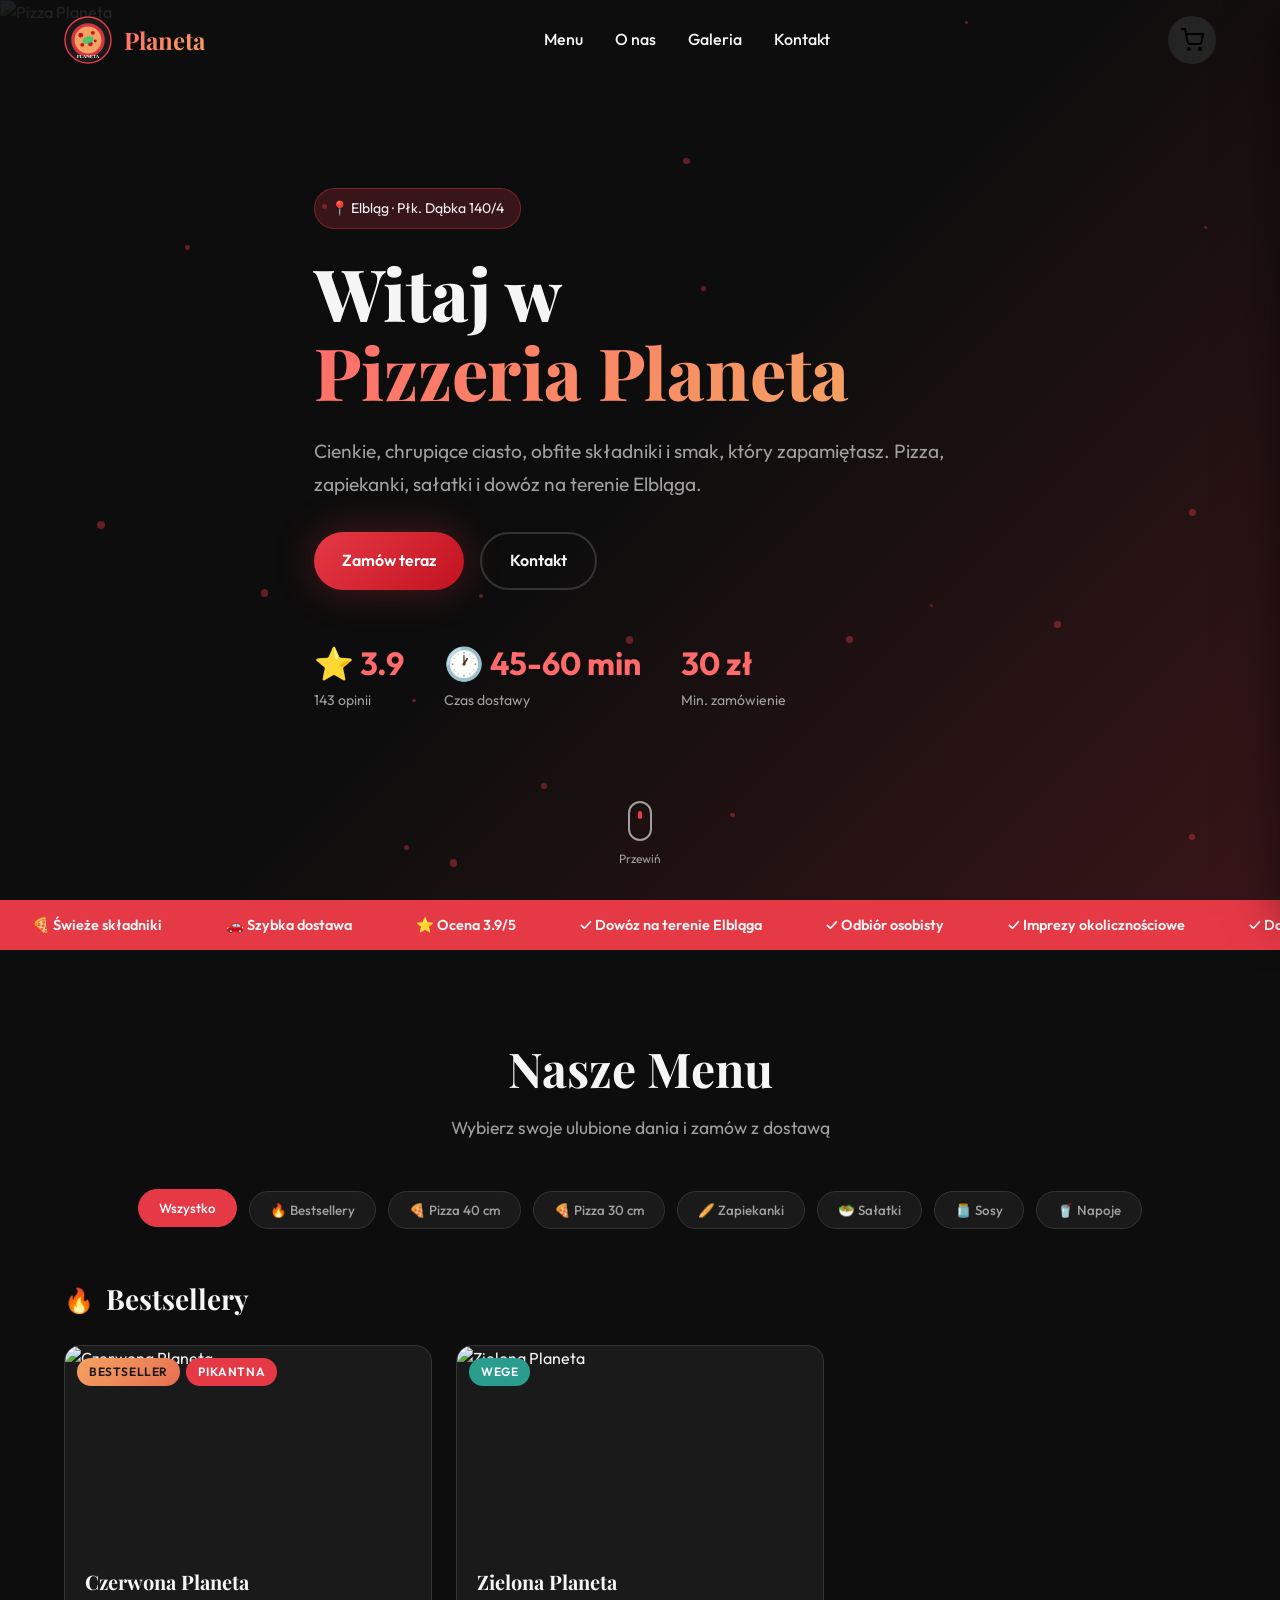
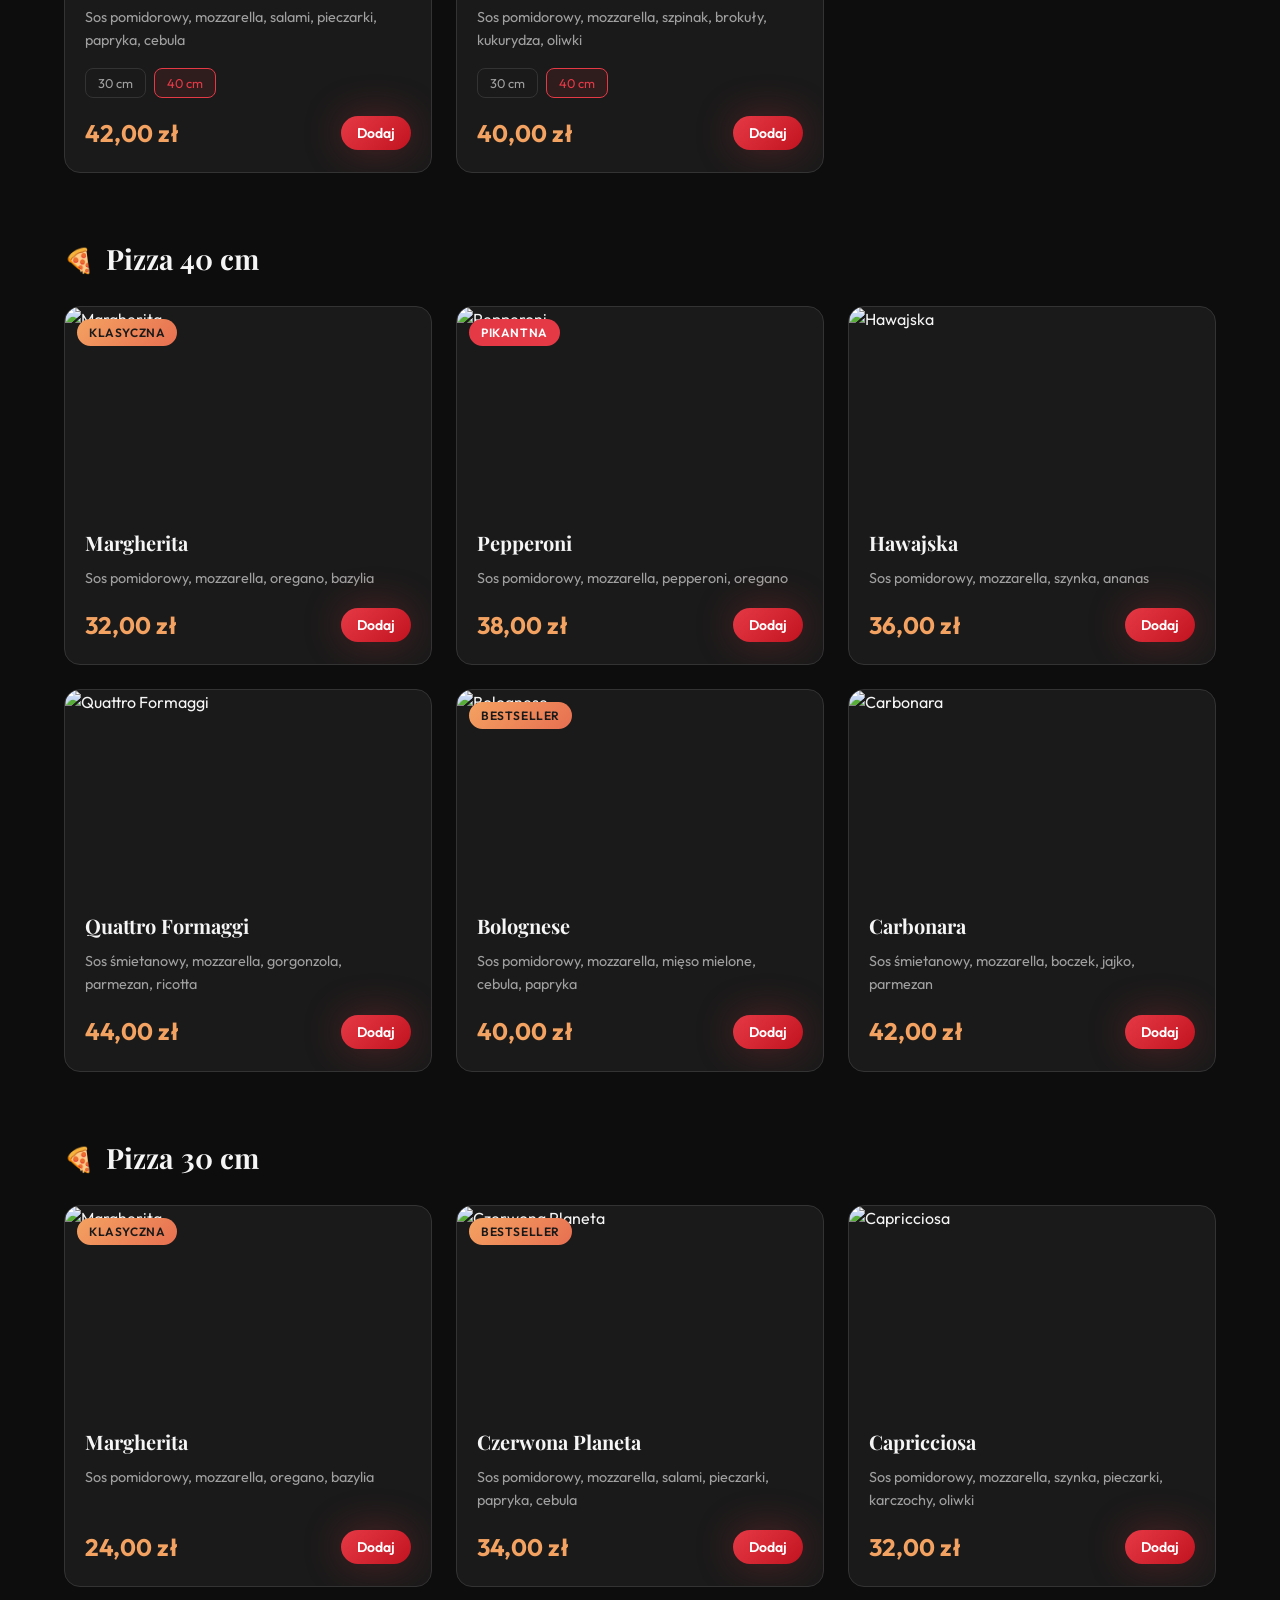
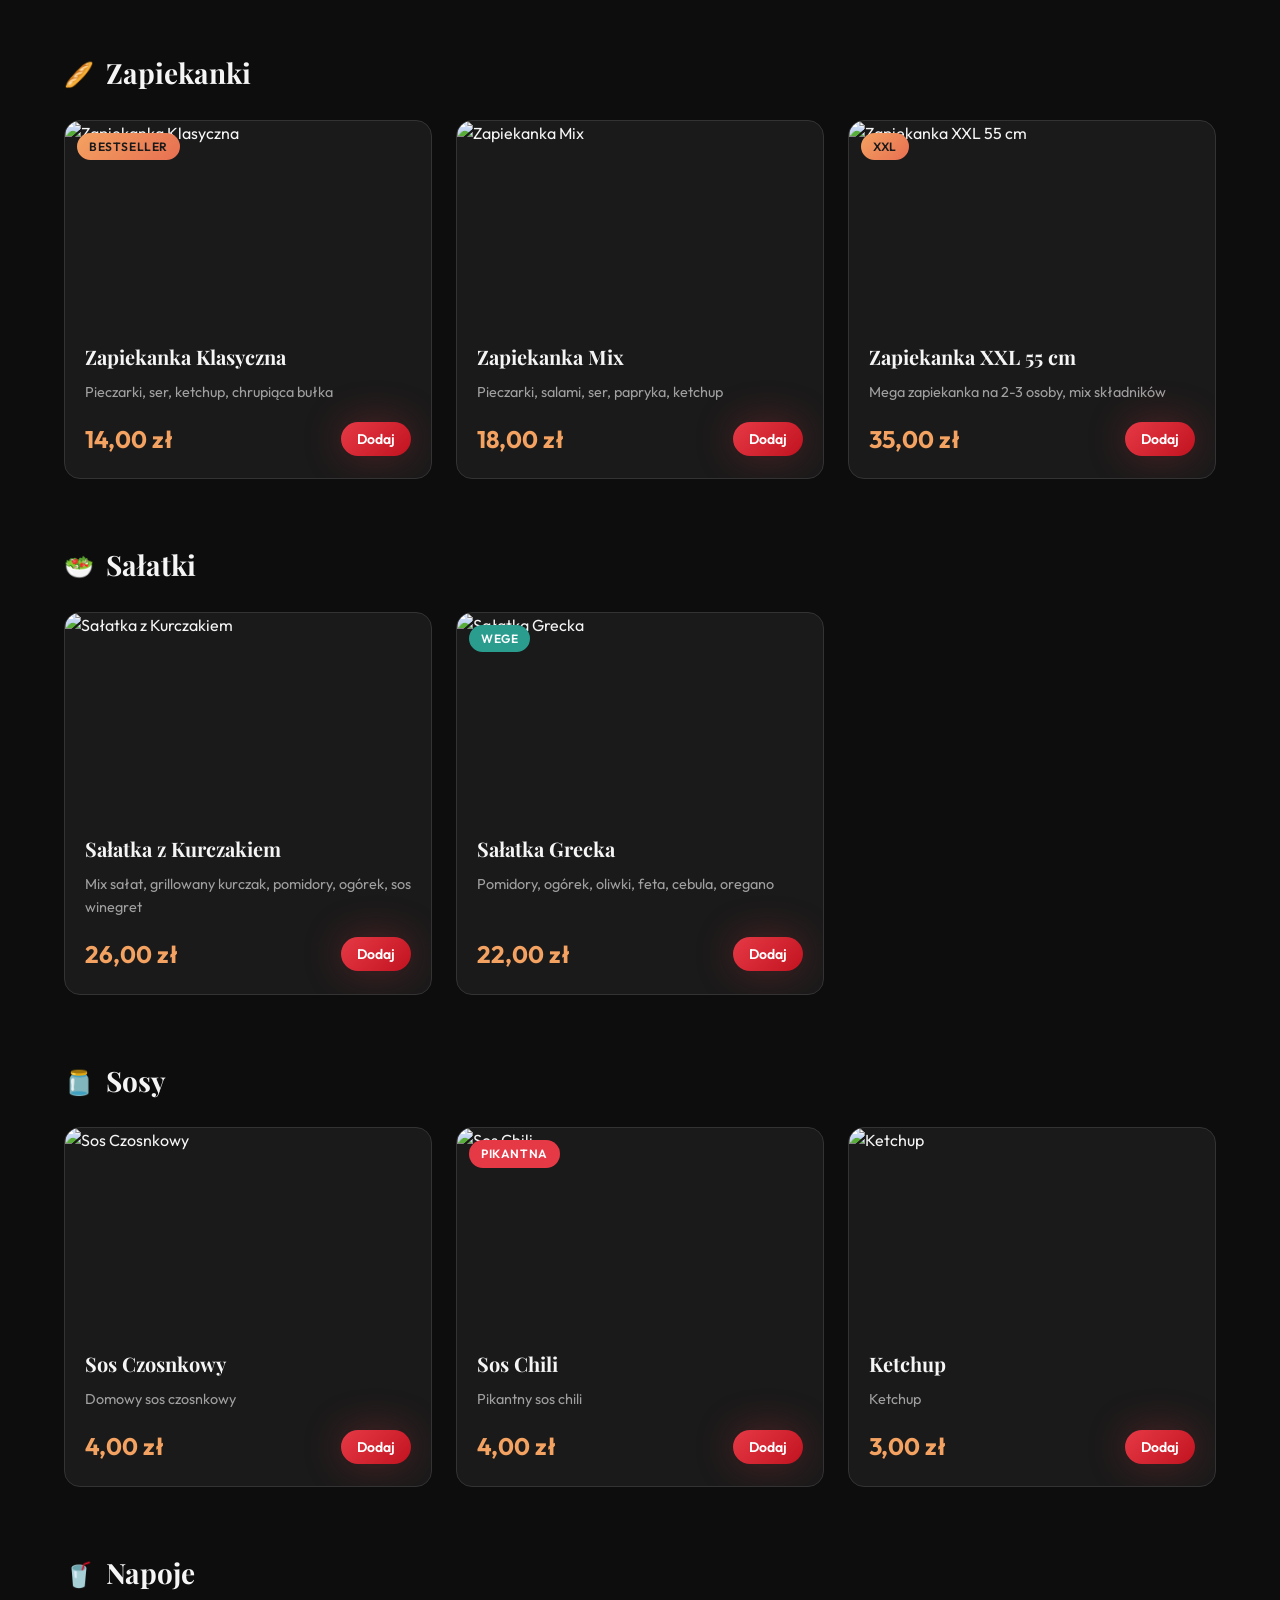
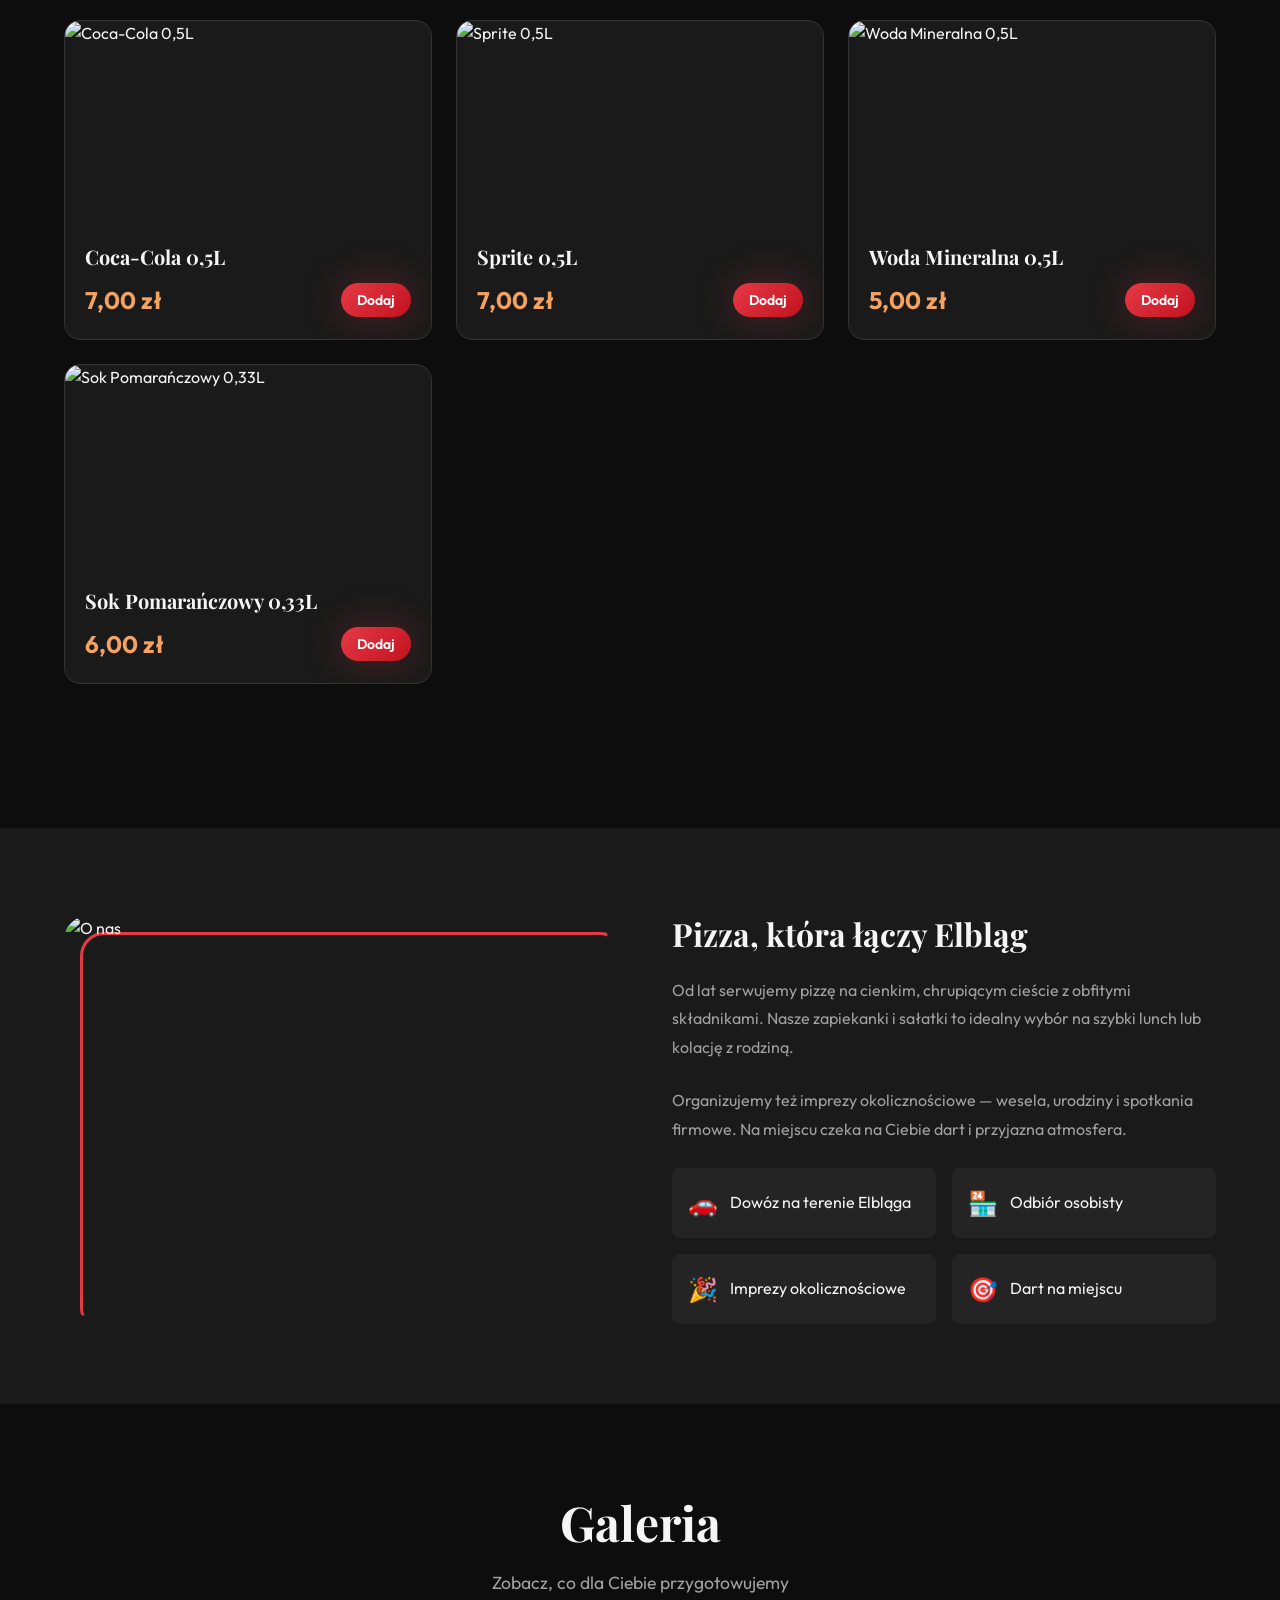
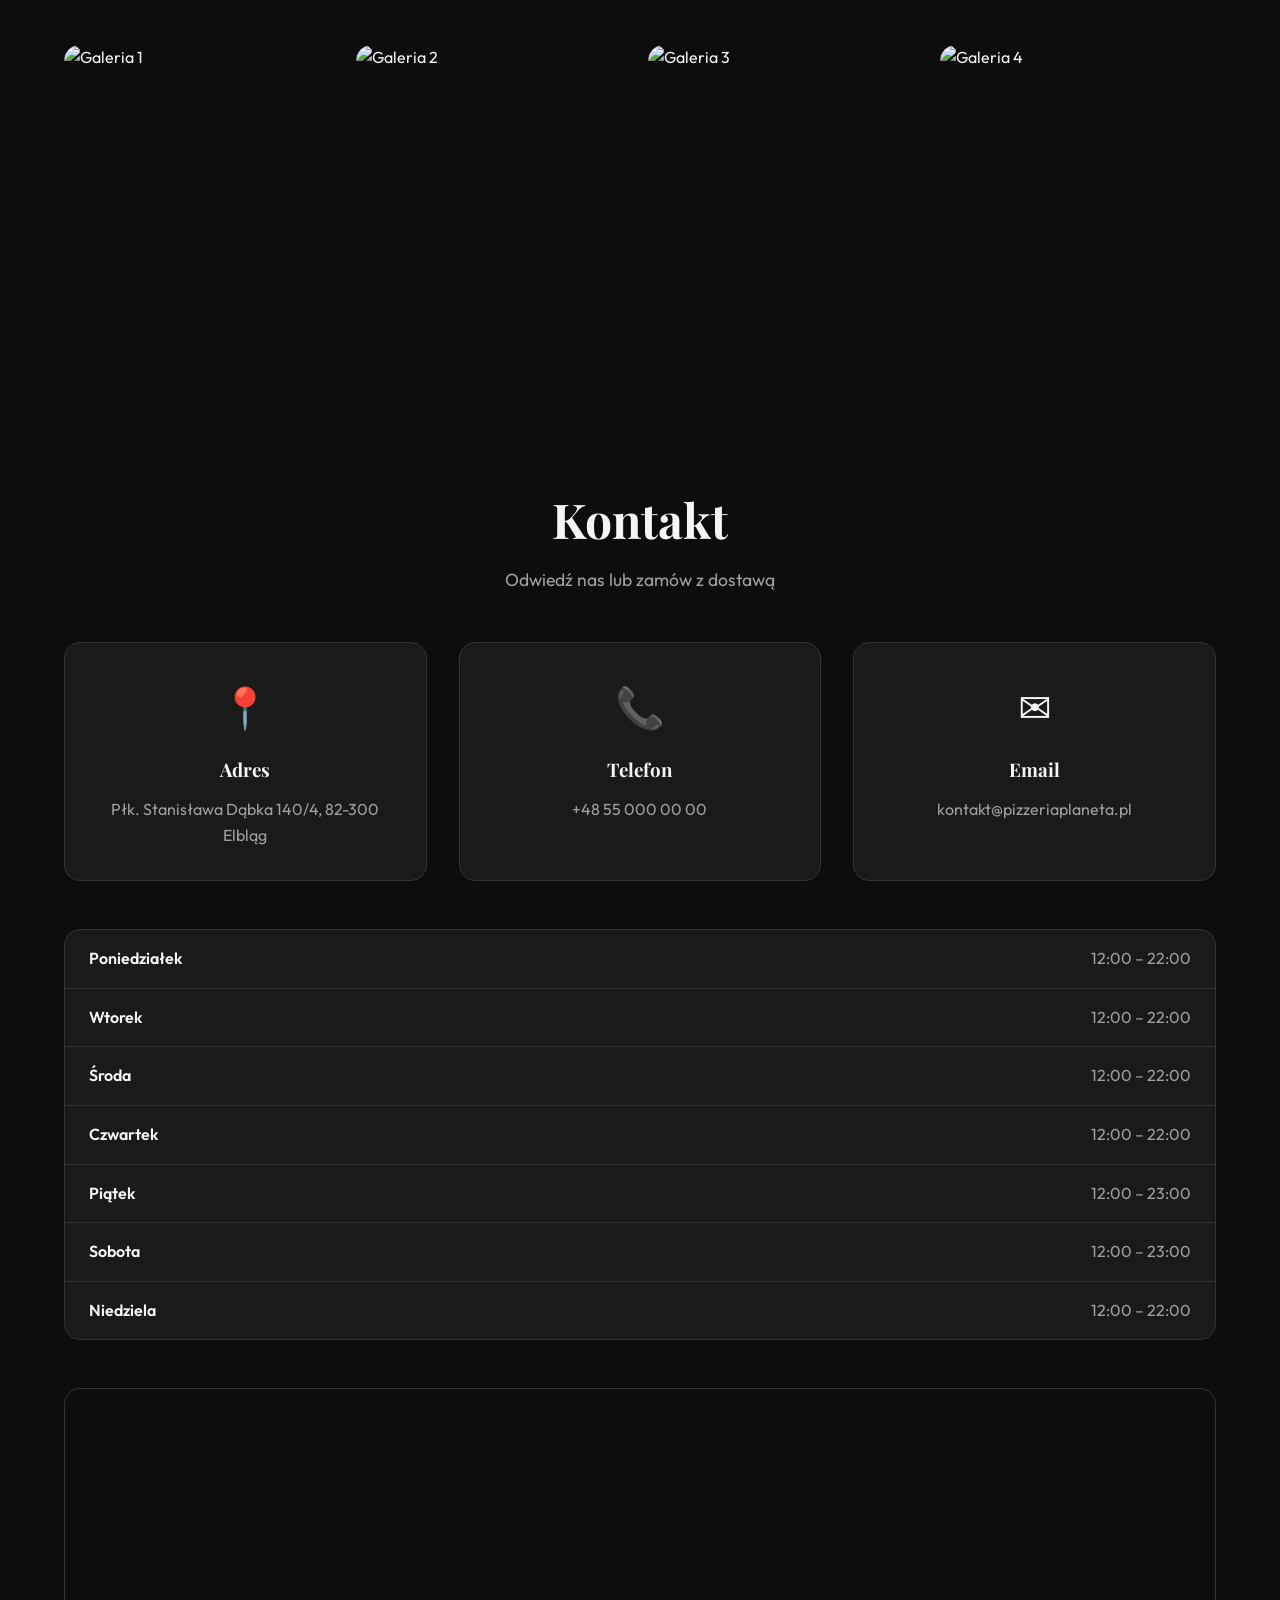
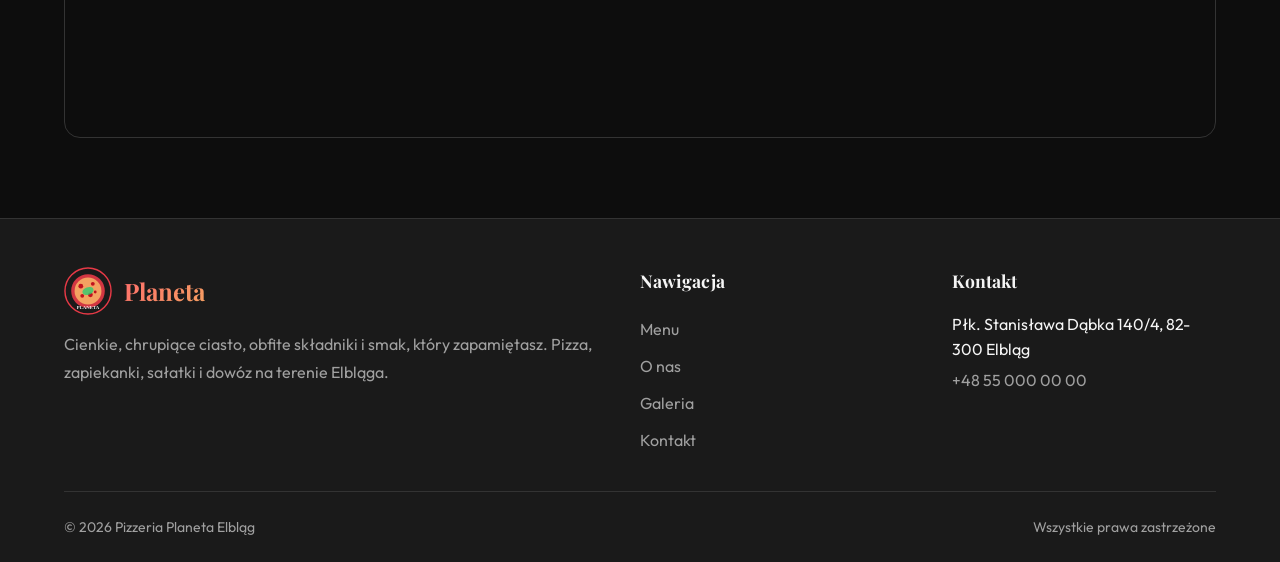
==== docs/index.html @ 3324458f "Prepare GitHub Pages deployment" ====
<!DOCTYPE html>
<html lang="pl">
<head>
  <meta charset="UTF-8">
  <meta name="viewport" content="width=device-width, initial-scale=1.0">
  <meta name="description" content="Pizzeria Planeta Elbląg - pizza, zapiekanki, sałatki z dowozem. Zamów online!">
  <title>Pizzeria Planeta | Elbląg</title>

  <link rel="preconnect" href="https://fonts.googleapis.com">
  <link rel="preconnect" href="https://fonts.gstatic.com" crossorigin>
  <link href="https://fonts.googleapis.com/css2?family=Outfit:wght@300;400;500;600;700&family=Playfair+Display:wght@600;700;800&display=swap" rel="stylesheet">

  <link rel="stylesheet" href="css/main.css">
  <link rel="icon" href="assets/logo.svg" type="image/svg+xml">

  <style>
    #loader {
      position: fixed;
      inset: 0;
      background: #0d0d0d;
      display: flex;
      align-items: center;
      justify-content: center;
      z-index: 9999;
      transition: opacity 0.5s ease, visibility 0.5s ease;
    }
    #loader.hidden {
      opacity: 0;
      visibility: hidden;
    }
    .loader-pizza {
      font-size: 4rem;
      animation: spin 2s linear infinite;
    }
  </style>
</head>
<body>

  <div id="loader">
    <div class="loader-pizza">🍕</div>
  </div>

  <!-- HEADER -->
  <header class="header" id="header">
    <div class="container header__inner">
      <a href="#" class="header__logo">
        <img id="header-logo-img" src="assets/logo.svg" alt="Planeta">
        <span>Planeta</span>
      </a>

      <nav class="header__nav" id="header-nav">
        <a href="#menu">Menu</a>
        <a href="#o-nas">O nas</a>
        <a href="#galeria">Galeria</a>
        <a href="#kontakt">Kontakt</a>
      </nav>

      <div class="header__actions">
        <button class="cart-btn" id="cart-btn" aria-label="Koszyk">
          <svg width="24" height="24" viewBox="0 0 24 24" fill="none" stroke="currentColor" stroke-width="2">
            <circle cx="9" cy="21" r="1"/><circle cx="20" cy="21" r="1"/>
            <path d="M1 1h4l2.68 13.39a2 2 0 0 0 2 1.61h9.72a2 2 0 0 0 2-1.61L23 6H6"/>
          </svg>
          <span class="cart-btn__count" data-count="0">0</span>
        </button>
        <button class="menu-toggle" id="menu-toggle" aria-label="Menu">
          <span></span><span></span><span></span>
        </button>
      </div>
    </div>
  </header>

  <!-- HERO -->
  <section class="hero" id="hero">
    <div class="hero__bg">
      <img id="hero-bg-img" src="" alt="Pizza Planeta">
      <div class="hero__overlay"></div>
    </div>
    <div class="hero__particles" id="hero-particles"></div>

    <div class="container hero__content">
      <div class="hero__badge">📍 Elbląg · Płk. Dąbka 140/4</div>
      <h1 class="hero__title">
        Witaj w<br><span id="hero-title-name">Pizzeria Planeta</span>
      </h1>
      <p class="hero__desc" id="hero-desc"></p>
      <div class="hero__actions">
        <a href="#menu" class="btn btn-primary">Zamów teraz</a>
        <a href="#kontakt" class="btn btn-secondary">Kontakt</a>
      </div>
      <div class="hero__stats">
        <div>
          <div class="hero__stat-value">⭐ <span id="hero-rating">3.9</span></div>
          <div class="hero__stat-label" id="hero-reviews">143 opinii</div>
        </div>
        <div>
          <div class="hero__stat-value">🕐 <span id="delivery-time">45-60 min</span></div>
          <div class="hero__stat-label">Czas dostawy</div>
        </div>
        <div>
          <div class="hero__stat-value"><span id="min-order">30 zł</span></div>
          <div class="hero__stat-label">Min. zamówienie</div>
        </div>
      </div>
    </div>

    <div class="hero__scroll">
      <div class="hero__scroll-icon"></div>
      <span>Przewiń</span>
    </div>
  </section>

  <!-- MARQUEE -->
  <div class="marquee-bar">
    <div class="marquee-bar__track" id="marquee-track"></div>
  </div>

  <!-- MENU -->
  <section class="section" id="menu">
    <div class="container">
      <h2 class="section-title reveal">Nasze Menu</h2>
      <p class="section-subtitle reveal">Wybierz swoje ulubione dania i zamów z dostawą</p>

      <div class="menu-filters reveal" id="menu-filters"></div>
      <div id="menu-content"></div>
    </div>
  </section>

  <!-- O NAS -->
  <section class="section about" id="o-nas">
    <div class="container">
      <div class="about__grid">
        <div class="about__image reveal-left">
          <img id="about-img" src="" alt="O nas">
        </div>
        <div class="about__text reveal-right">
          <h3>Pizza, która łączy Elbląg</h3>
          <p>
            Od lat serwujemy pizzę na cienkim, chrupiącym cieście z obfitymi składnikami.
            Nasze zapiekanki i sałatki to idealny wybór na szybki lunch lub kolację z rodziną.
          </p>
          <p>
            Organizujemy też imprezy okolicznościowe — wesela, urodziny i spotkania firmowe.
            Na miejscu czeka na Ciebie dart i przyjazna atmosfera.
          </p>
          <div class="features-list" id="features-list"></div>
        </div>
      </div>
    </div>
  </section>

  <!-- GALERIA -->
  <section class="section" id="galeria">
    <div class="container">
      <h2 class="section-title reveal">Galeria</h2>
      <p class="section-subtitle reveal">Zobacz, co dla Ciebie przygotowujemy</p>
      <div class="gallery-grid" id="gallery-grid"></div>
    </div>
  </section>

  <!-- KONTAKT -->
  <section class="section" id="kontakt">
    <div class="container">
      <h2 class="section-title reveal">Kontakt</h2>
      <p class="section-subtitle reveal">Odwiedź nas lub zamów z dostawą</p>

      <div class="contact-grid reveal">
        <div class="contact-card">
          <div class="contact-card__icon">📍</div>
          <h3>Adres</h3>
          <p id="contact-address"></p>
        </div>
        <div class="contact-card">
          <div class="contact-card__icon">📞</div>
          <h3>Telefon</h3>
          <p><a id="contact-phone-link" href="#"><span id="contact-phone"></span></a></p>
        </div>
        <div class="contact-card">
          <div class="contact-card__icon">✉️</div>
          <h3>Email</h3>
          <p><a id="contact-email-link" href="#"><span id="contact-email"></span></a></p>
        </div>
      </div>

      <div class="hours-table reveal" id="hours-table"></div>

      <div class="map-container reveal">
        <iframe
          src="https://maps.google.com/maps?q=P%C5%82k.+Stanis%C5%82awa+D%C4%85bka+140%2F4+Elbl%C4%85g&t=&z=15&ie=UTF8&iwloc=&output=embed"
          allowfullscreen
          loading="lazy"
          referrerpolicy="no-referrer-when-downgrade"
          title="Mapa Pizzeria Planeta">
        </iframe>
      </div>
    </div>
  </section>

  <!-- FOOTER -->
  <footer class="footer">
    <div class="container">
      <div class="footer__grid">
        <div class="footer__brand">
          <a href="#" class="header__logo">
            <img src="assets/logo.svg" alt="Planeta" width="40" height="40">
            <span>Planeta</span>
          </a>
          <p id="footer-desc"></p>
        </div>
        <div class="footer__links">
          <h4 class="footer__title">Nawigacja</h4>
          <a href="#menu">Menu</a>
          <a href="#o-nas">O nas</a>
          <a href="#galeria">Galeria</a>
          <a href="#kontakt">Kontakt</a>
        </div>
        <div class="footer__links">
          <h4 class="footer__title">Kontakt</h4>
          <p id="footer-address"></p>
          <a href="#" id="footer-phone-link"><span id="footer-phone"></span></a>
        </div>
      </div>
      <div class="footer__bottom">
        <span>&copy; 2026 Pizzeria Planeta Elbląg</span>
        <span>Wszystkie prawa zastrzeżone</span>
      </div>
    </div>
  </footer>

  <!-- CART DRAWER -->
  <div class="overlay" id="overlay"></div>
  <aside class="cart-drawer" id="cart-drawer">
    <div class="cart-drawer__header">
      <h2 class="cart-drawer__title">Zamówienie</h2>
      <button class="cart-drawer__close" id="cart-close" aria-label="Zamknij">✕</button>
    </div>

    <div class="cart-tabs">
      <button class="cart-tab active" data-tab="cart">Koszyk</button>
      <button class="cart-tab" data-tab="order">Dane</button>
    </div>

    <div class="cart-panel active" data-panel="cart">
      <div class="cart-drawer__items" id="cart-items"></div>
      <div class="cart-drawer__footer">
        <div class="cart-summary">
          <div class="cart-summary__row">
            <span>Suma</span>
            <span id="cart-subtotal">0,00 zł</span>
          </div>
          <div class="cart-summary__row">
            <span>Dostawa</span>
            <span id="cart-delivery">Gratis</span>
          </div>
          <div class="cart-summary__row total">
            <span>Razem</span>
            <span id="cart-total">0,00 zł</span>
          </div>
        </div>
        <button class="btn btn-primary" onclick="document.querySelector('[data-tab=order]').click()">
          Przejdź do zamówienia
        </button>
      </div>
    </div>

    <div class="cart-panel" data-panel="order">
      <form class="order-form" id="order-form">
        <h3 class="order-form__title">Dane zamówienia</h3>

        <div class="order-type">
          <button type="button" class="order-type__btn active" data-type="delivery">🚗 Dostawa</button>
          <button type="button" class="order-type__btn" data-type="pickup">🏪 Odbiór</button>
        </div>

        <div class="input-group">
          <label for="name">Imię i nazwisko *</label>
          <input type="text" id="name" name="name" required placeholder="Jan Kowalski">
        </div>

        <div class="input-group">
          <label for="phone">Telefon *</label>
          <input type="tel" id="phone" name="phone" required placeholder="500 000 000">
        </div>

        <div class="input-group">
          <label for="email">Email</label>
          <input type="email" id="email" name="email" placeholder="jan@email.com">
        </div>

        <div class="input-group" id="address-group">
          <label for="address">Adres dostawy *</label>
          <input type="text" id="address" name="address" placeholder="ul. Przykładowa 1, Elbląg">
        </div>

        <div class="input-group">
          <label for="notes">Uwagi do zamówienia</label>
          <textarea id="notes" name="notes" placeholder="Np. dzwonek nie działa, bez cebuli..."></textarea>
        </div>

        <button type="submit" class="btn btn-primary" id="submit-order" disabled>
          Złóż zamówienie
        </button>
      </form>
    </div>
  </aside>

  <script src="https://cdn.jsdelivr.net/npm/@emailjs/browser@4/dist/email.min.js"></script>
  <script type="module" src="js/app.js"></script>
</body>
</html>
---- docs/css/main.css ----
@import url('variables.css');
@import url('base.css');
@import url('animations.css');
@import url('components.css');
@import url('header.css');
@import url('hero.css');
@import url('menu.css');
@import url('cart.css');
@import url('sections.css');
@import url('footer.css');
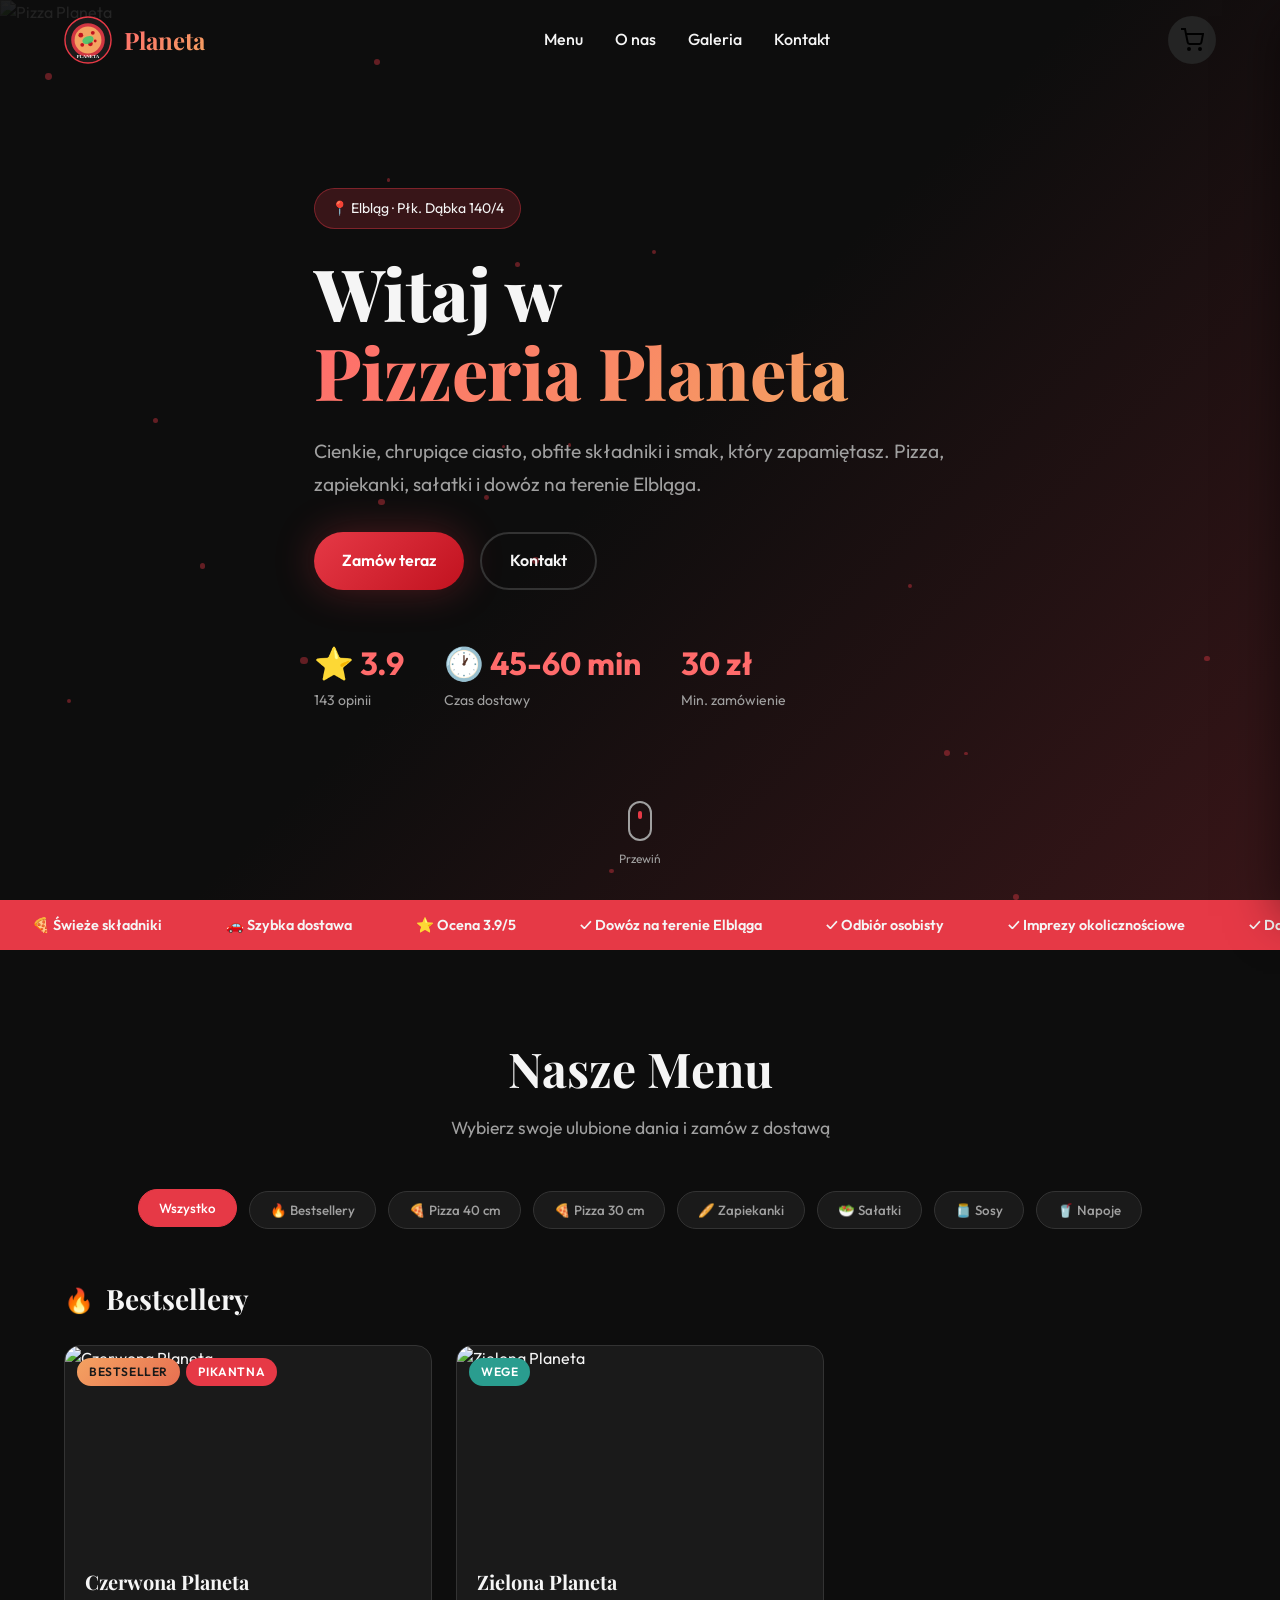
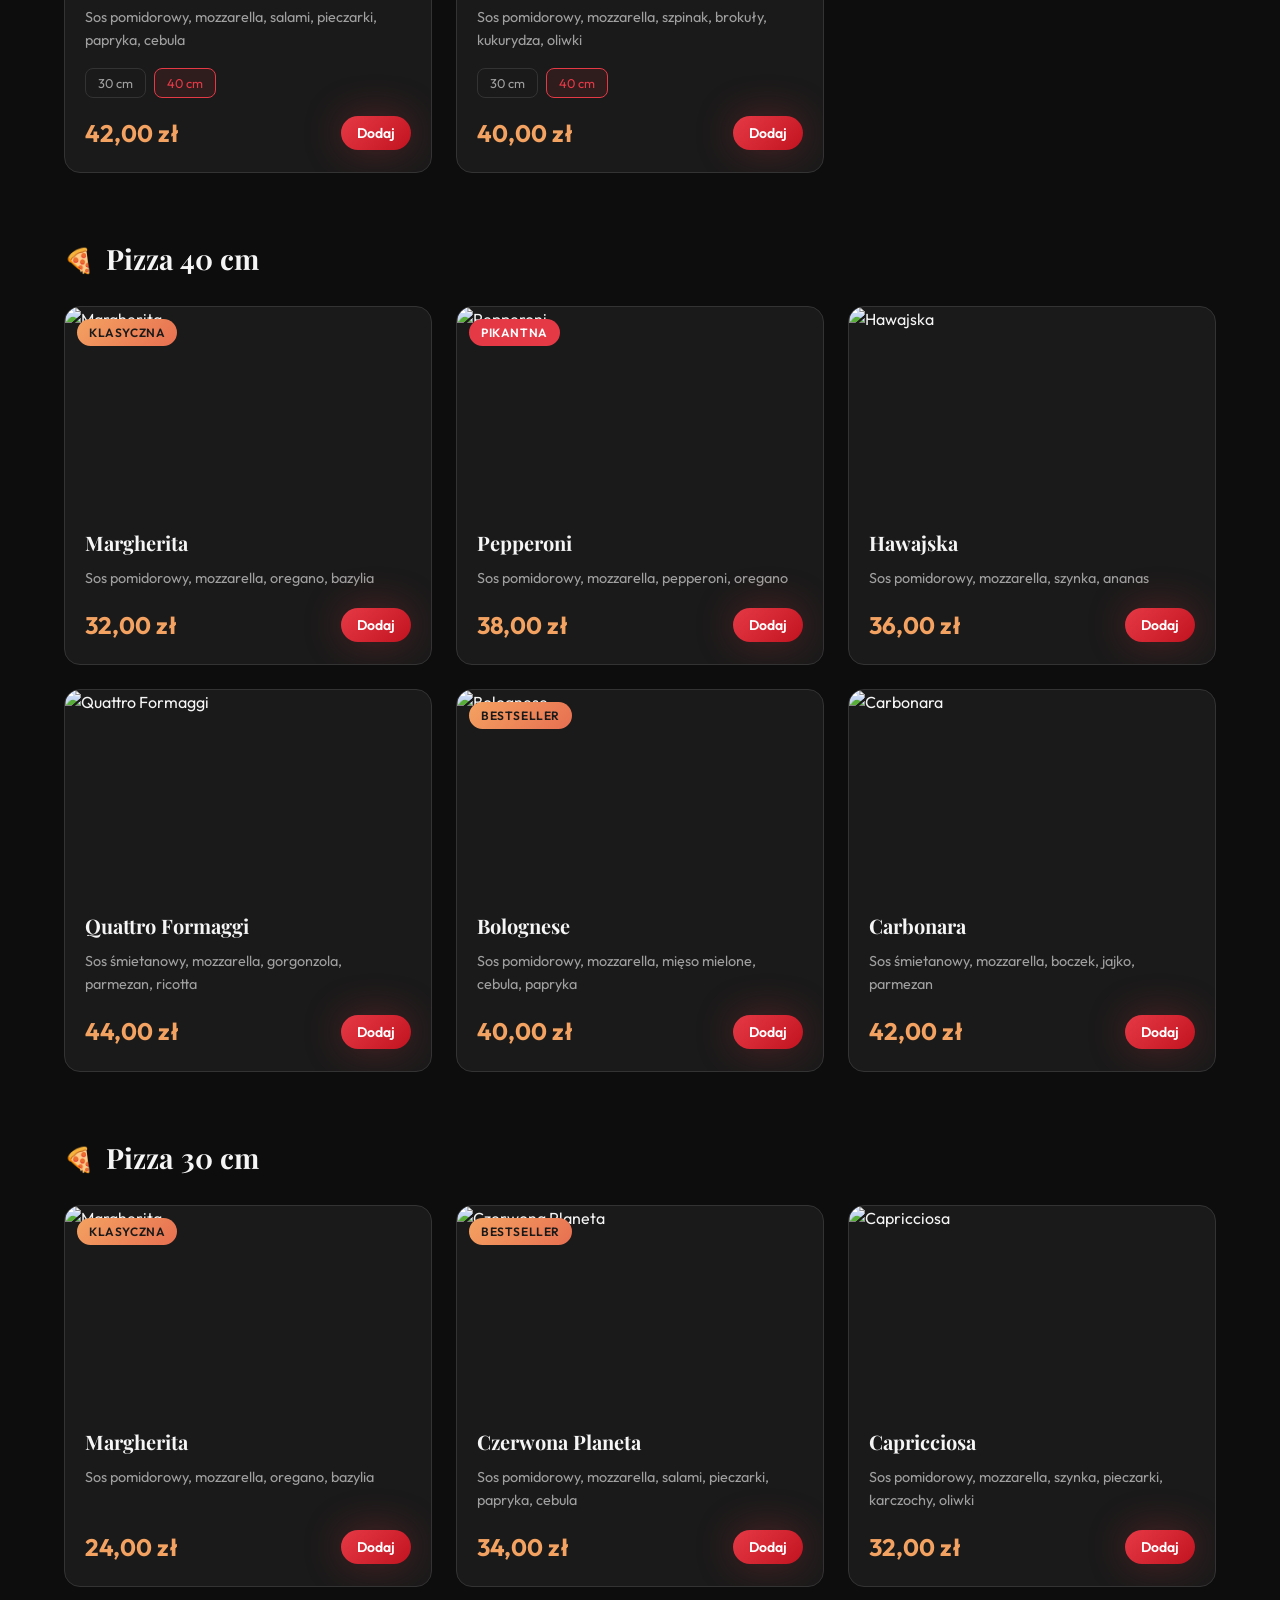
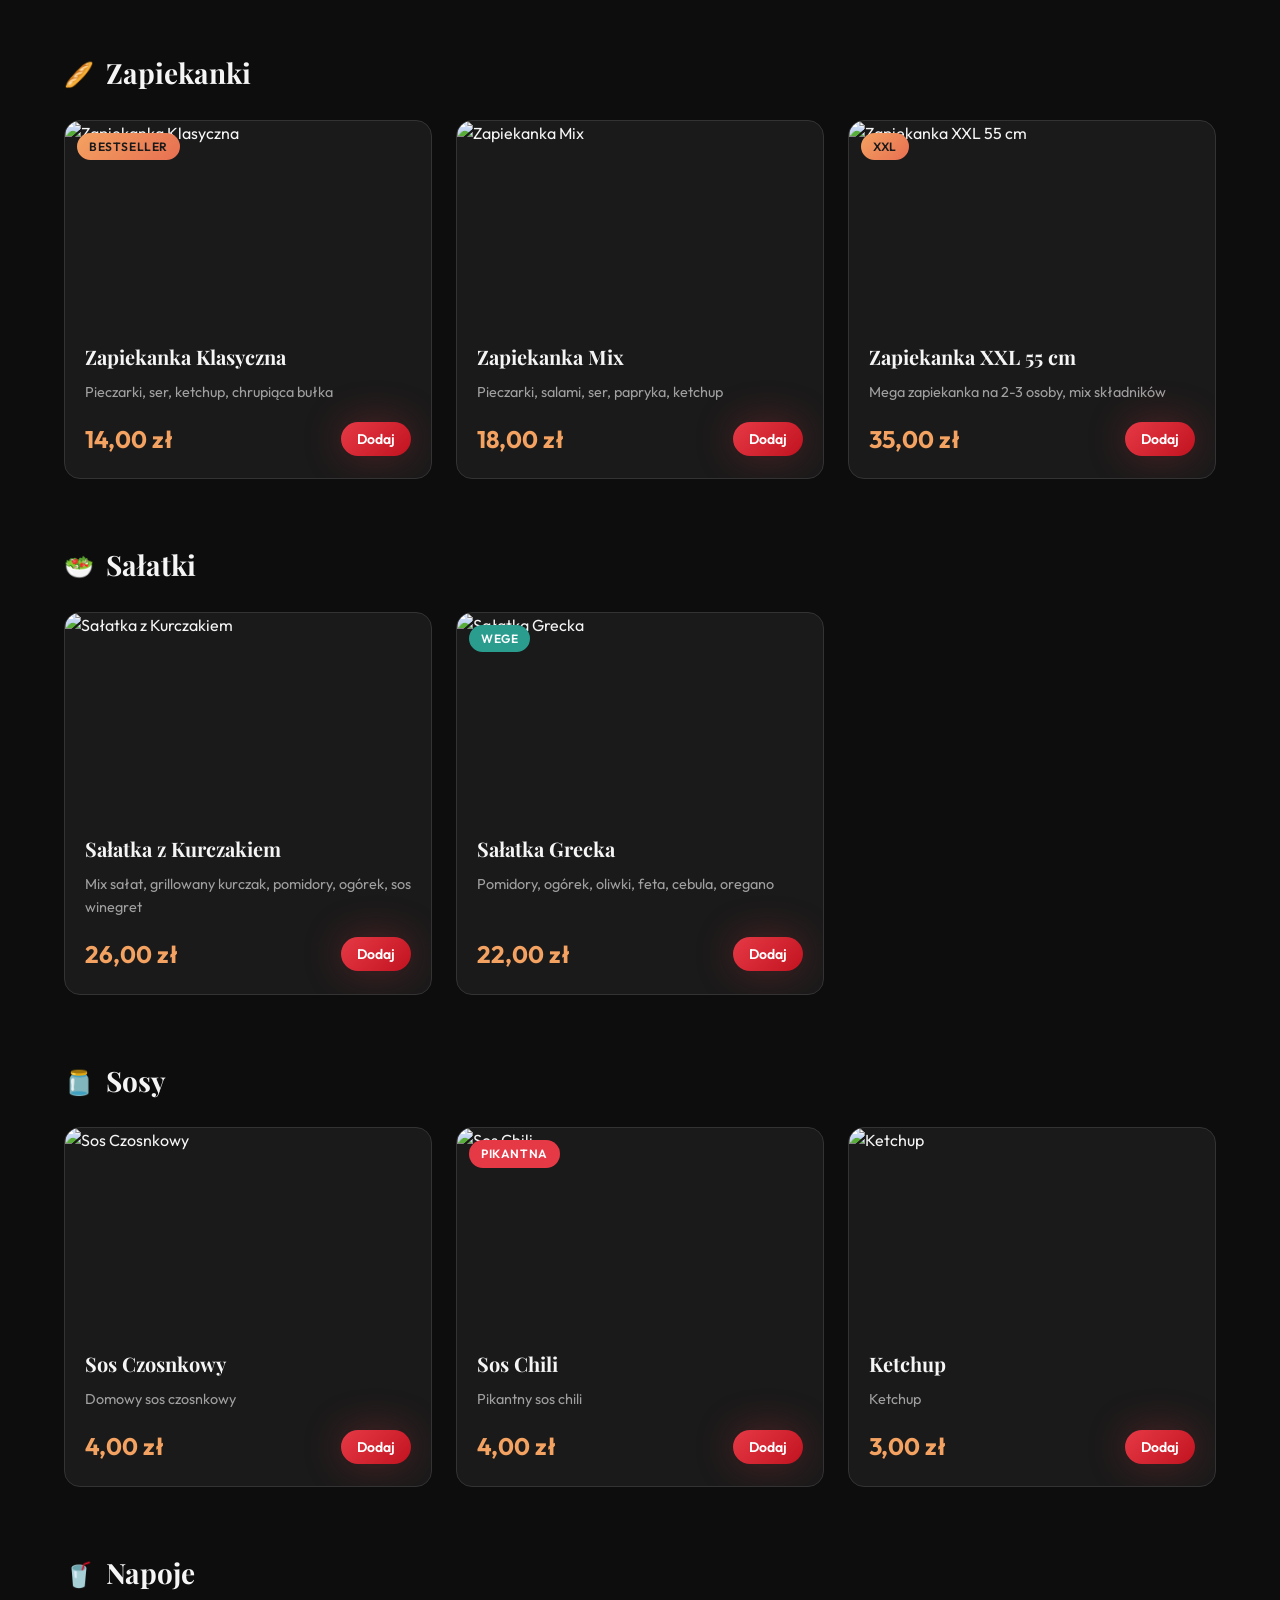
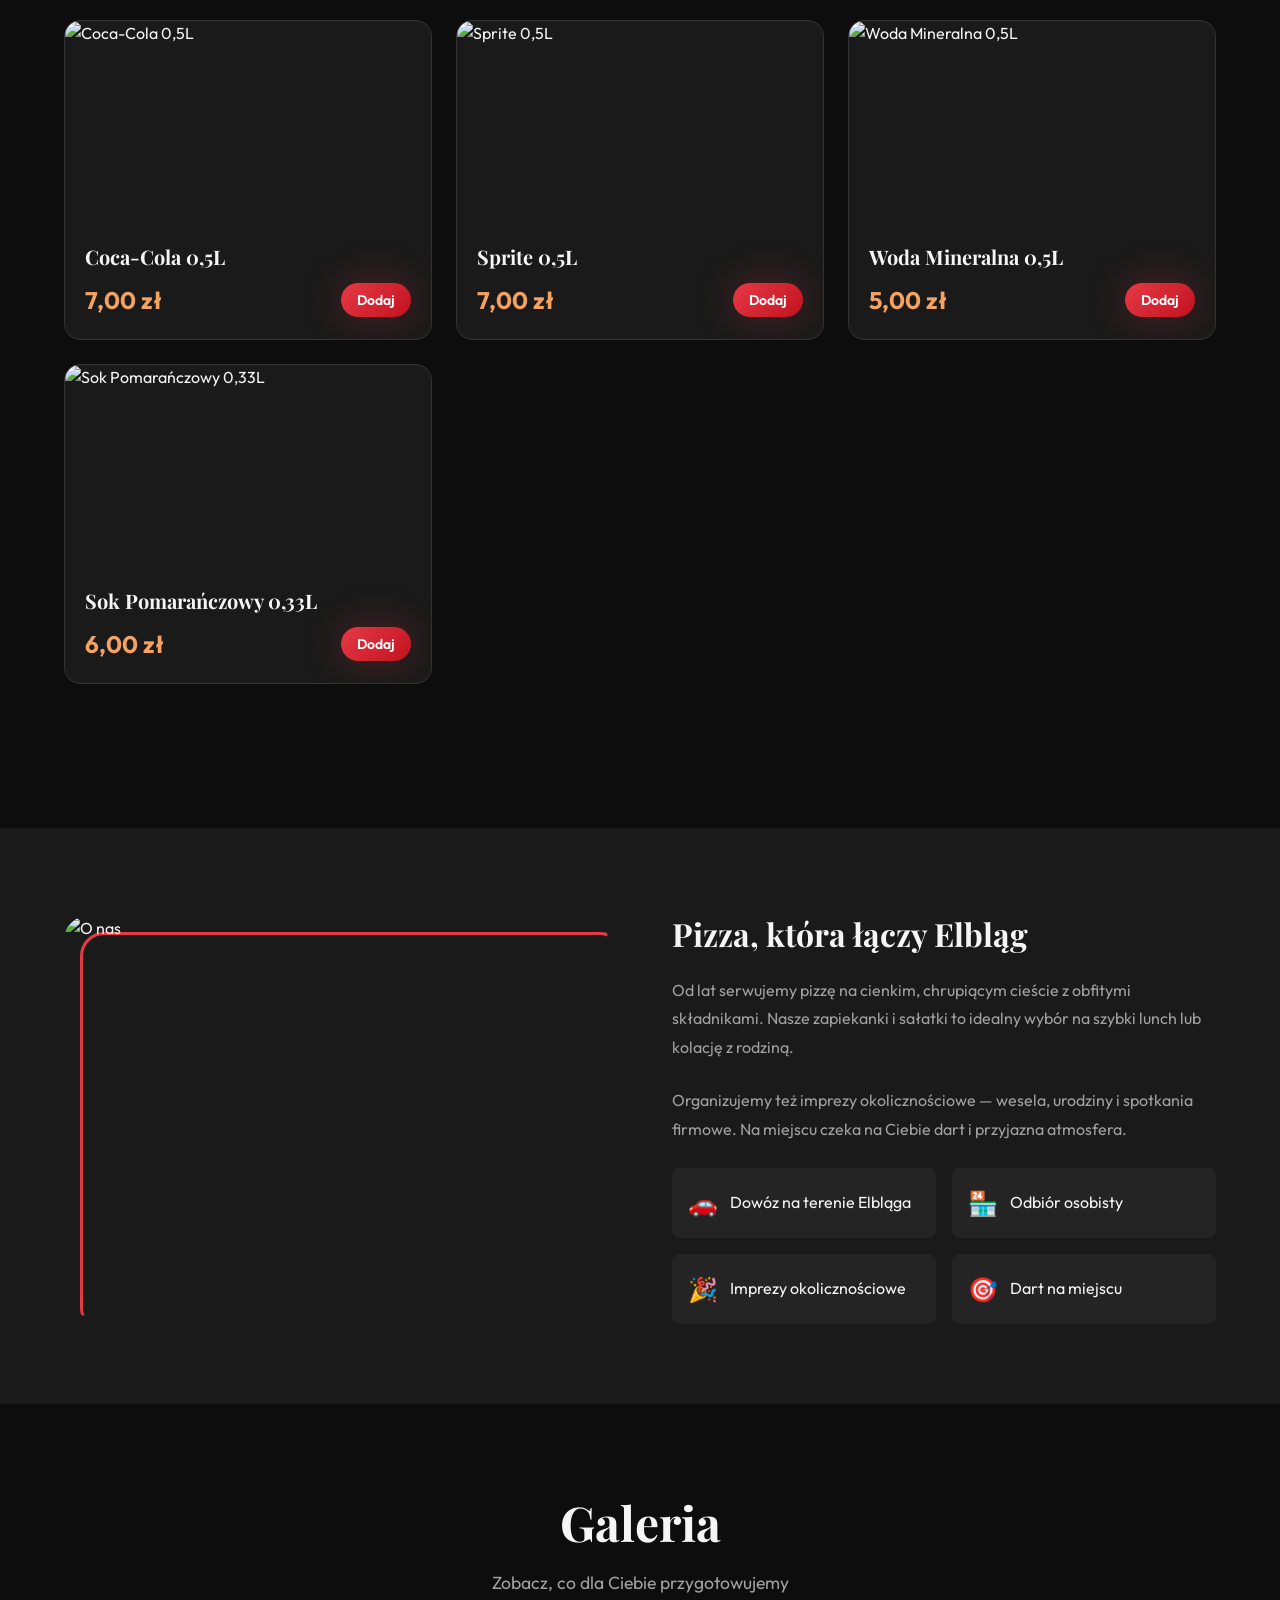
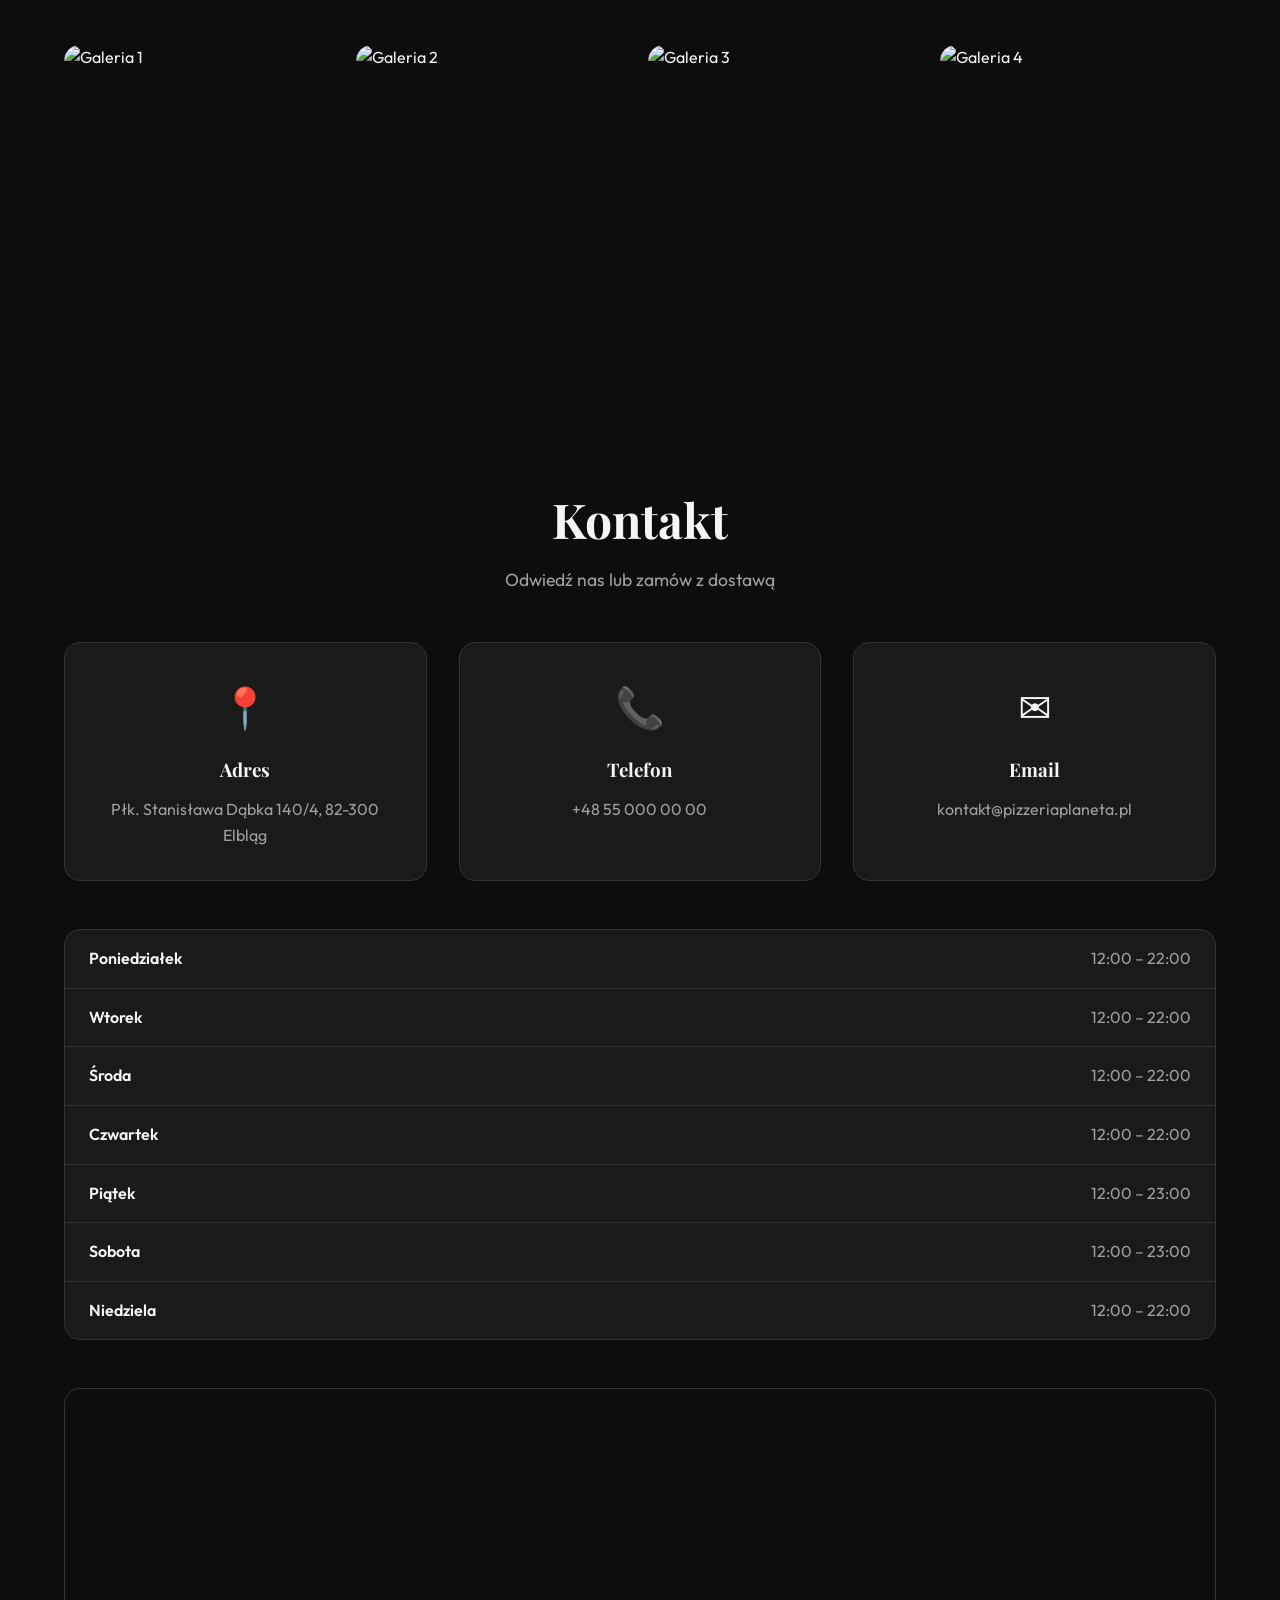
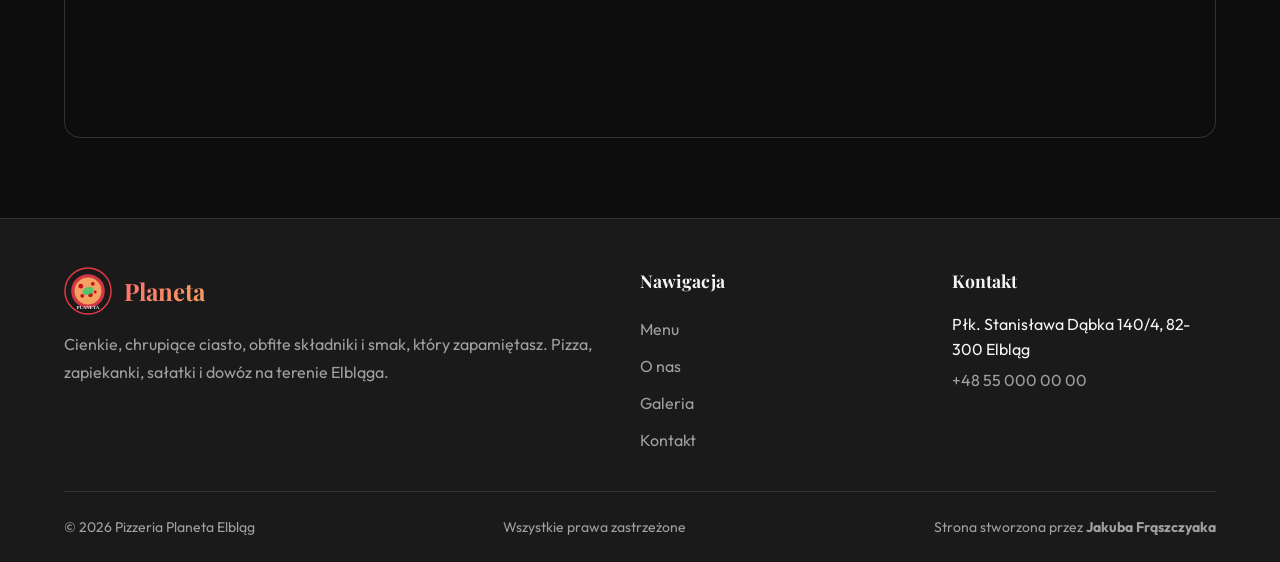
==== commit e9a4183a: "Dodaj formy płatności (karta, Blik, bramka) i informację o autorze" ====
--- a/docs/index.html
+++ b/docs/index.html
@@ -223,6 +223,7 @@
       <div class="footer__bottom">
         <span>&copy; 2026 Pizzeria Planeta Elbląg</span>
         <span>Wszystkie prawa zastrzeżone</span>
+        <span>Strona stworzona przez <strong>Jakuba Frąszczyaka</strong></span>
       </div>
     </div>
   </footer>
@@ -292,6 +293,24 @@
           <input type="text" id="address" name="address" placeholder="ul. Przykładowa 1, Elbląg">
         </div>
 
+        <div class="input-group payment-group" id="payment-group" style="display: none;">
+          <label>Forma płatności</label>
+          <div class="payment-options">
+            <label class="payment-option">
+              <input type="radio" name="paymentMethod" value="card" checked>
+              <span>Karta przy odbiorze</span>
+            </label>
+            <label class="payment-option">
+              <input type="radio" name="paymentMethod" value="blik">
+              <span>Blik</span>
+            </label>
+            <label class="payment-option">
+              <input type="radio" name="paymentMethod" value="gateway">
+              <span>Bramka płatności</span>
+            </label>
+          </div>
+        </div>
+
         <div class="input-group">
           <label for="notes">Uwagi do zamówienia</label>
           <textarea id="notes" name="notes" placeholder="Np. dzwonek nie działa, bez cebuli..."></textarea>
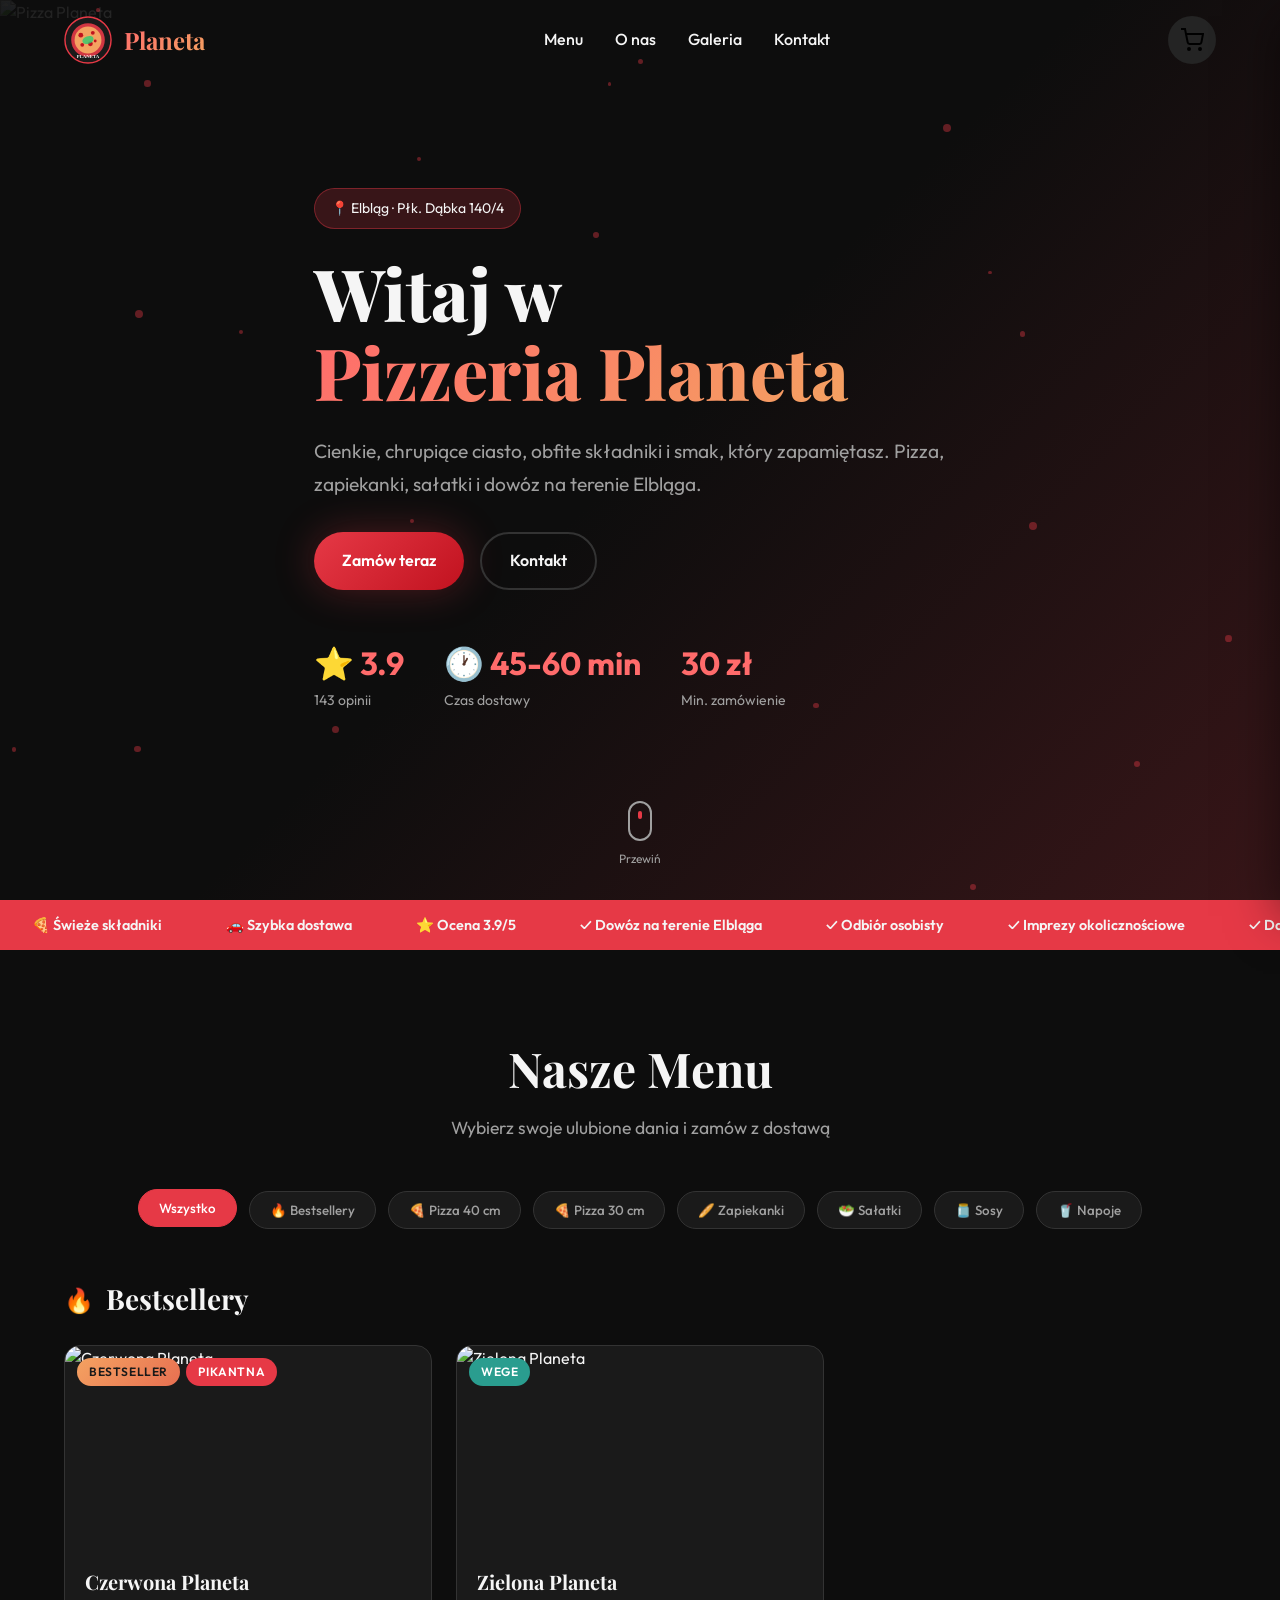
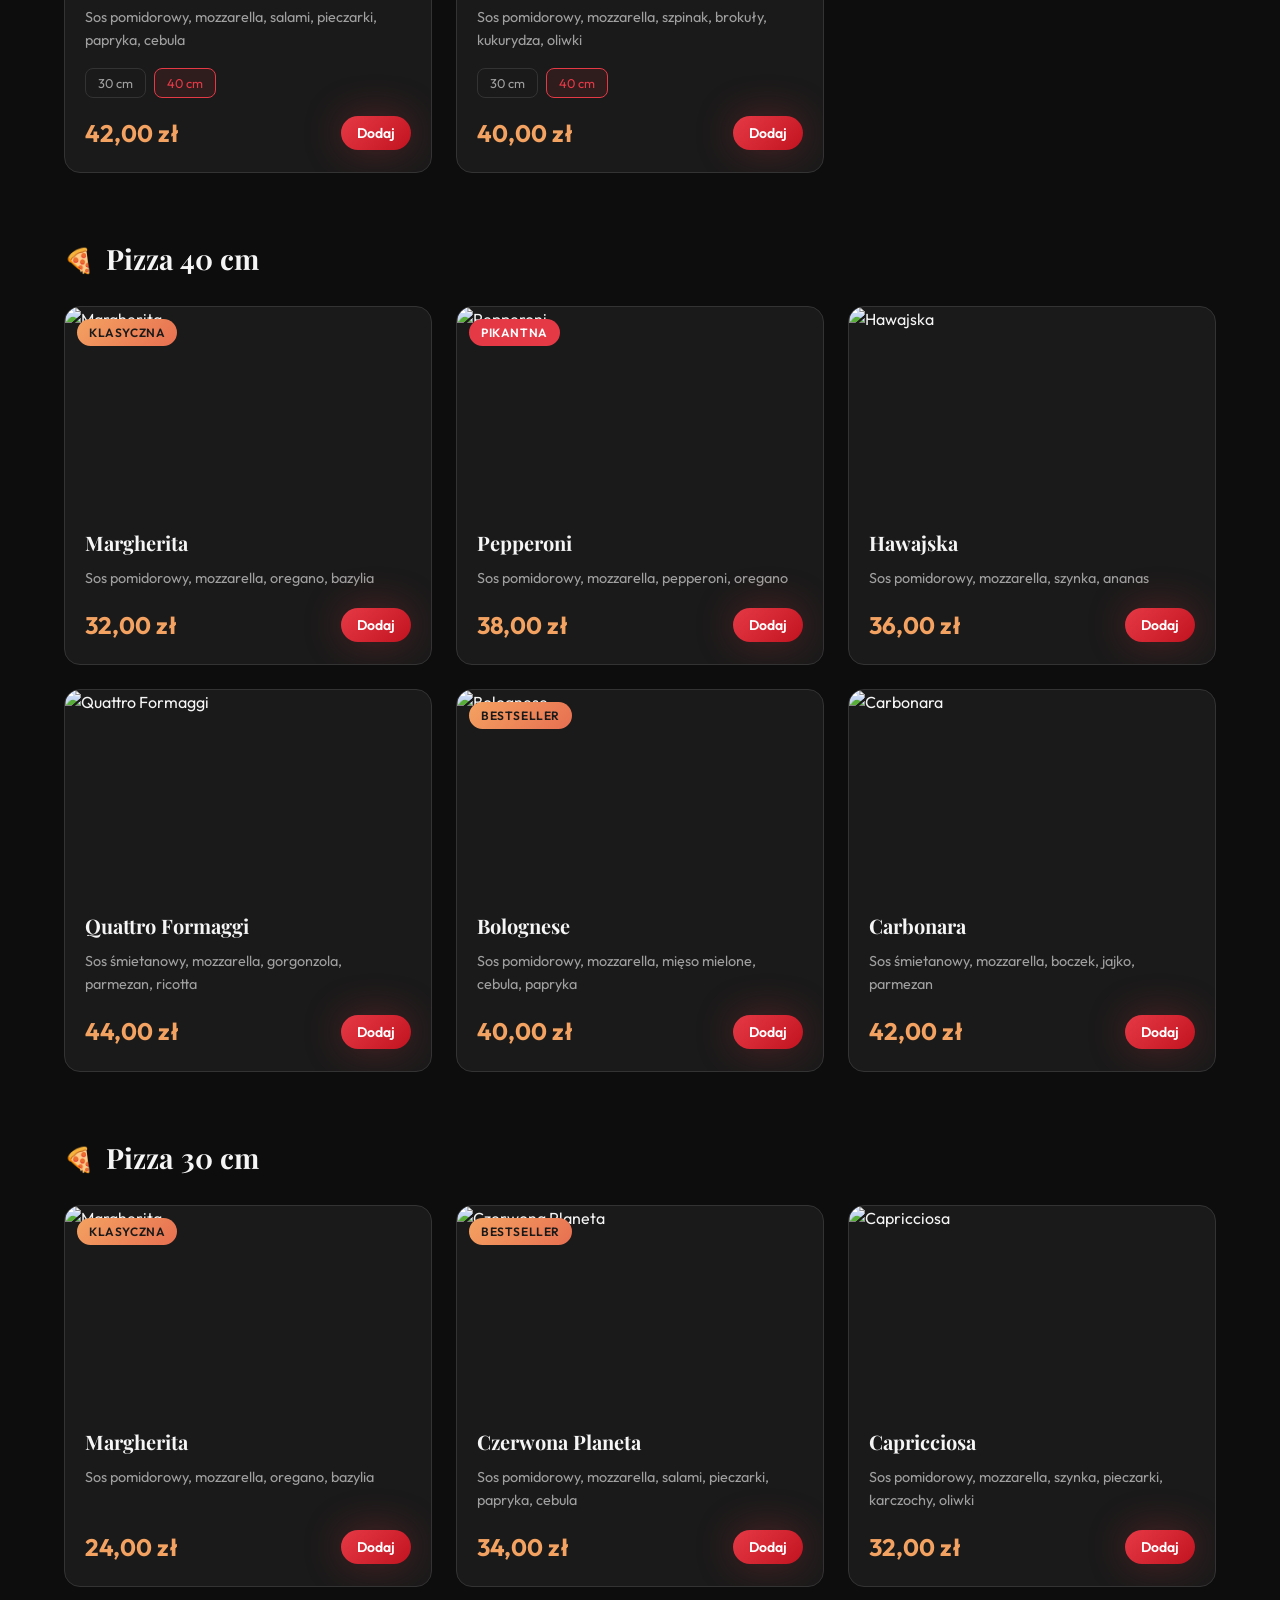
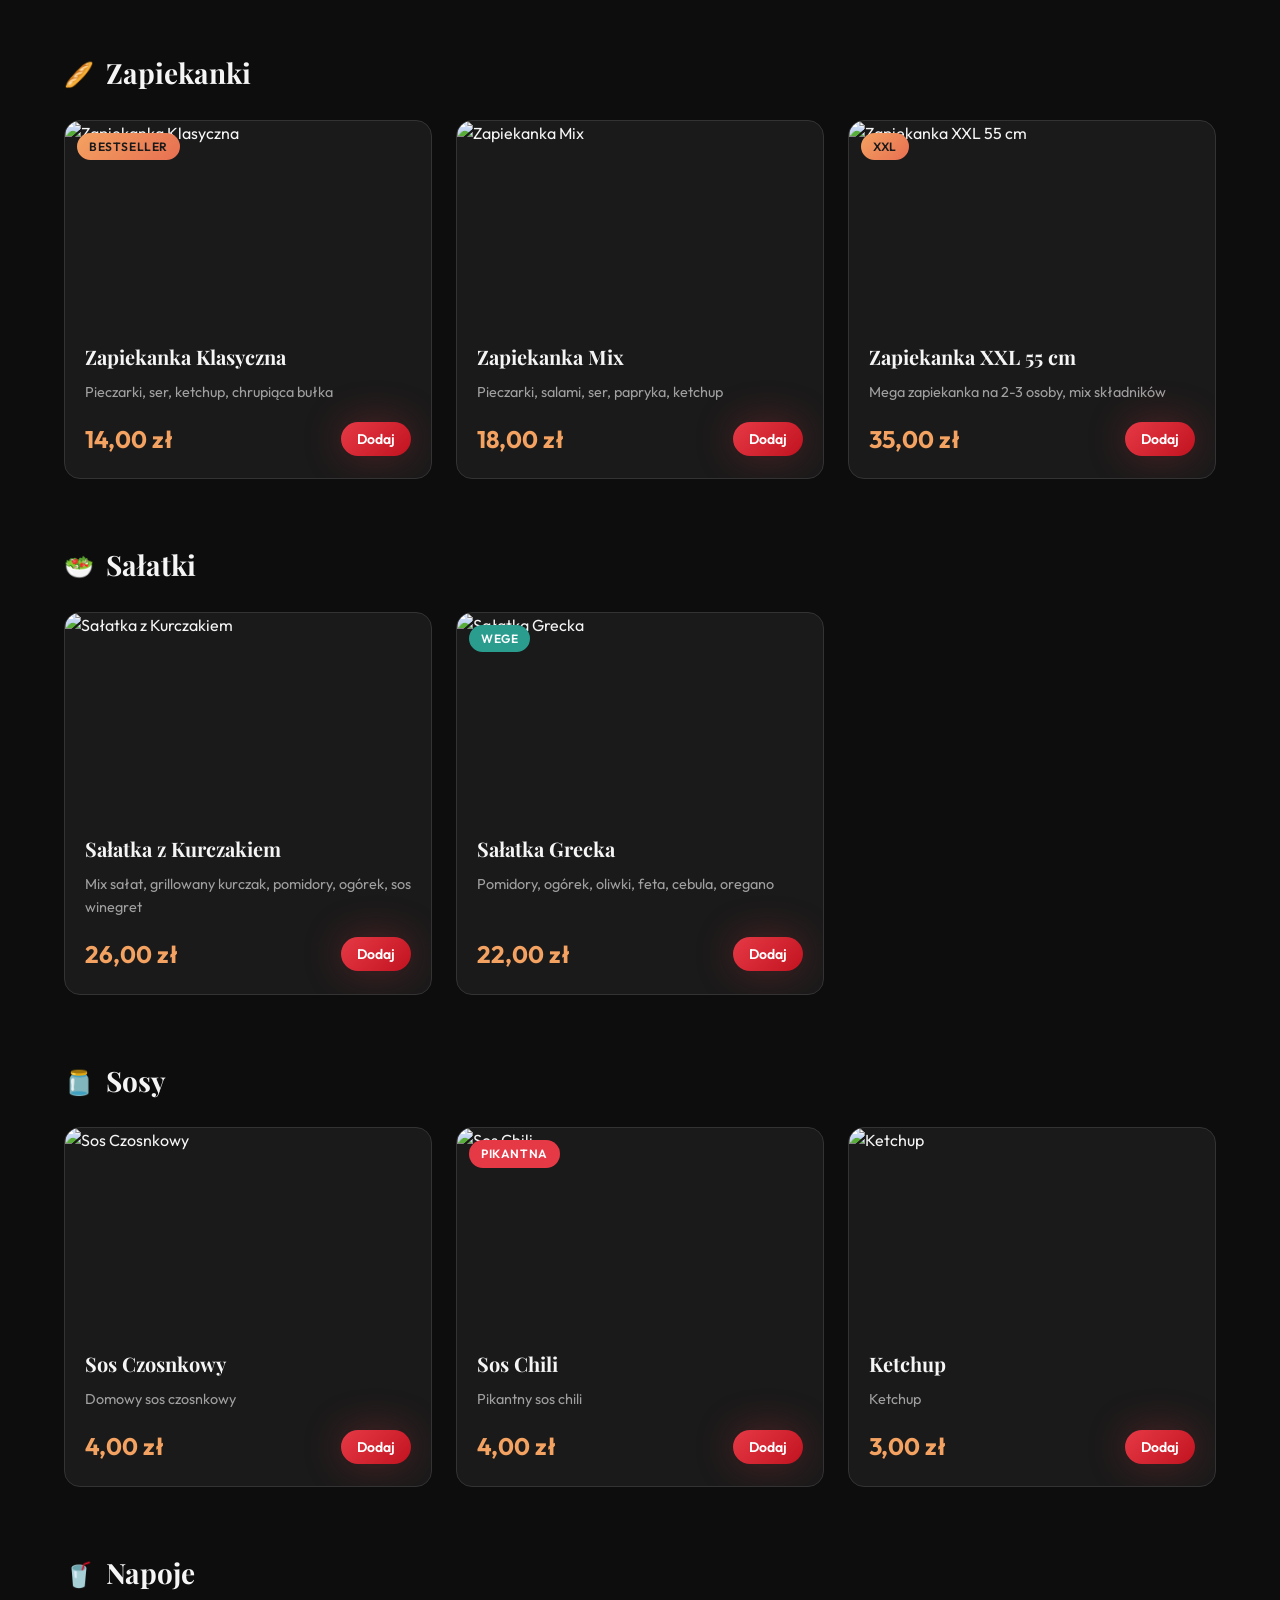
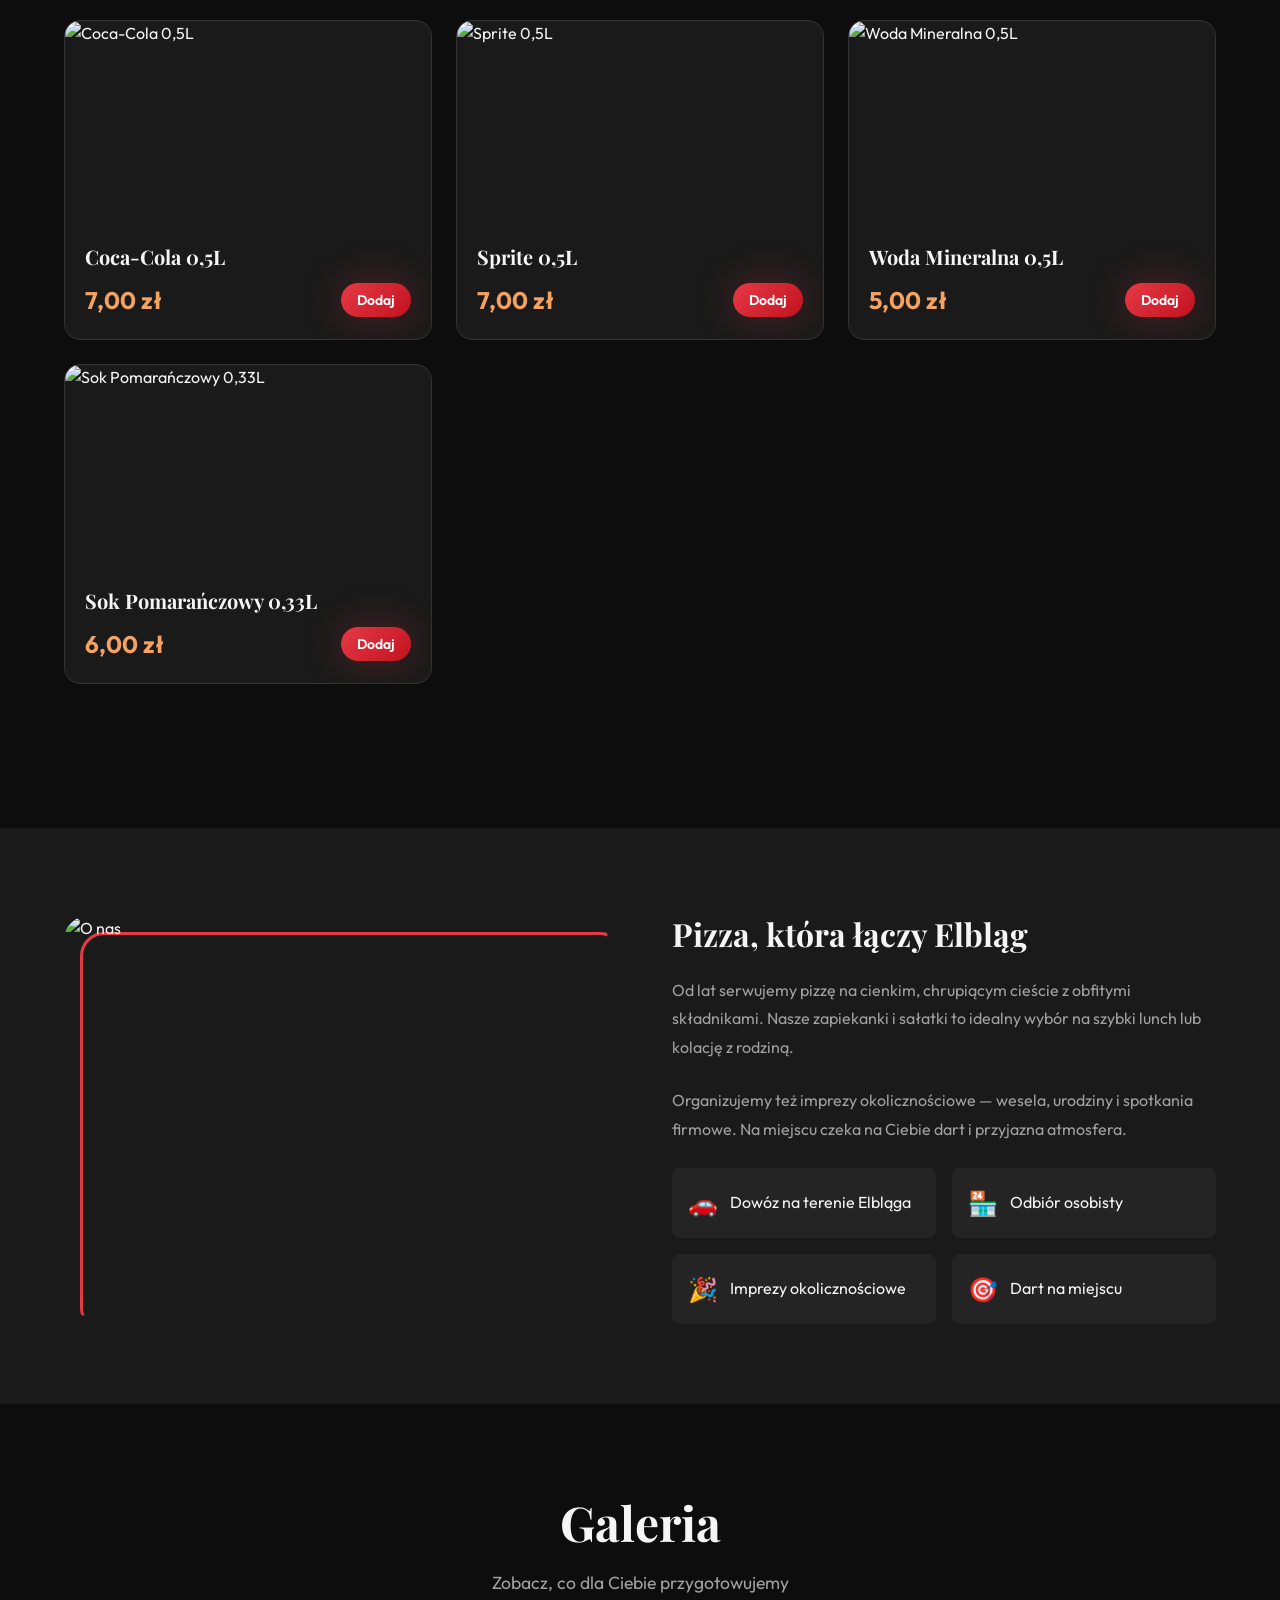
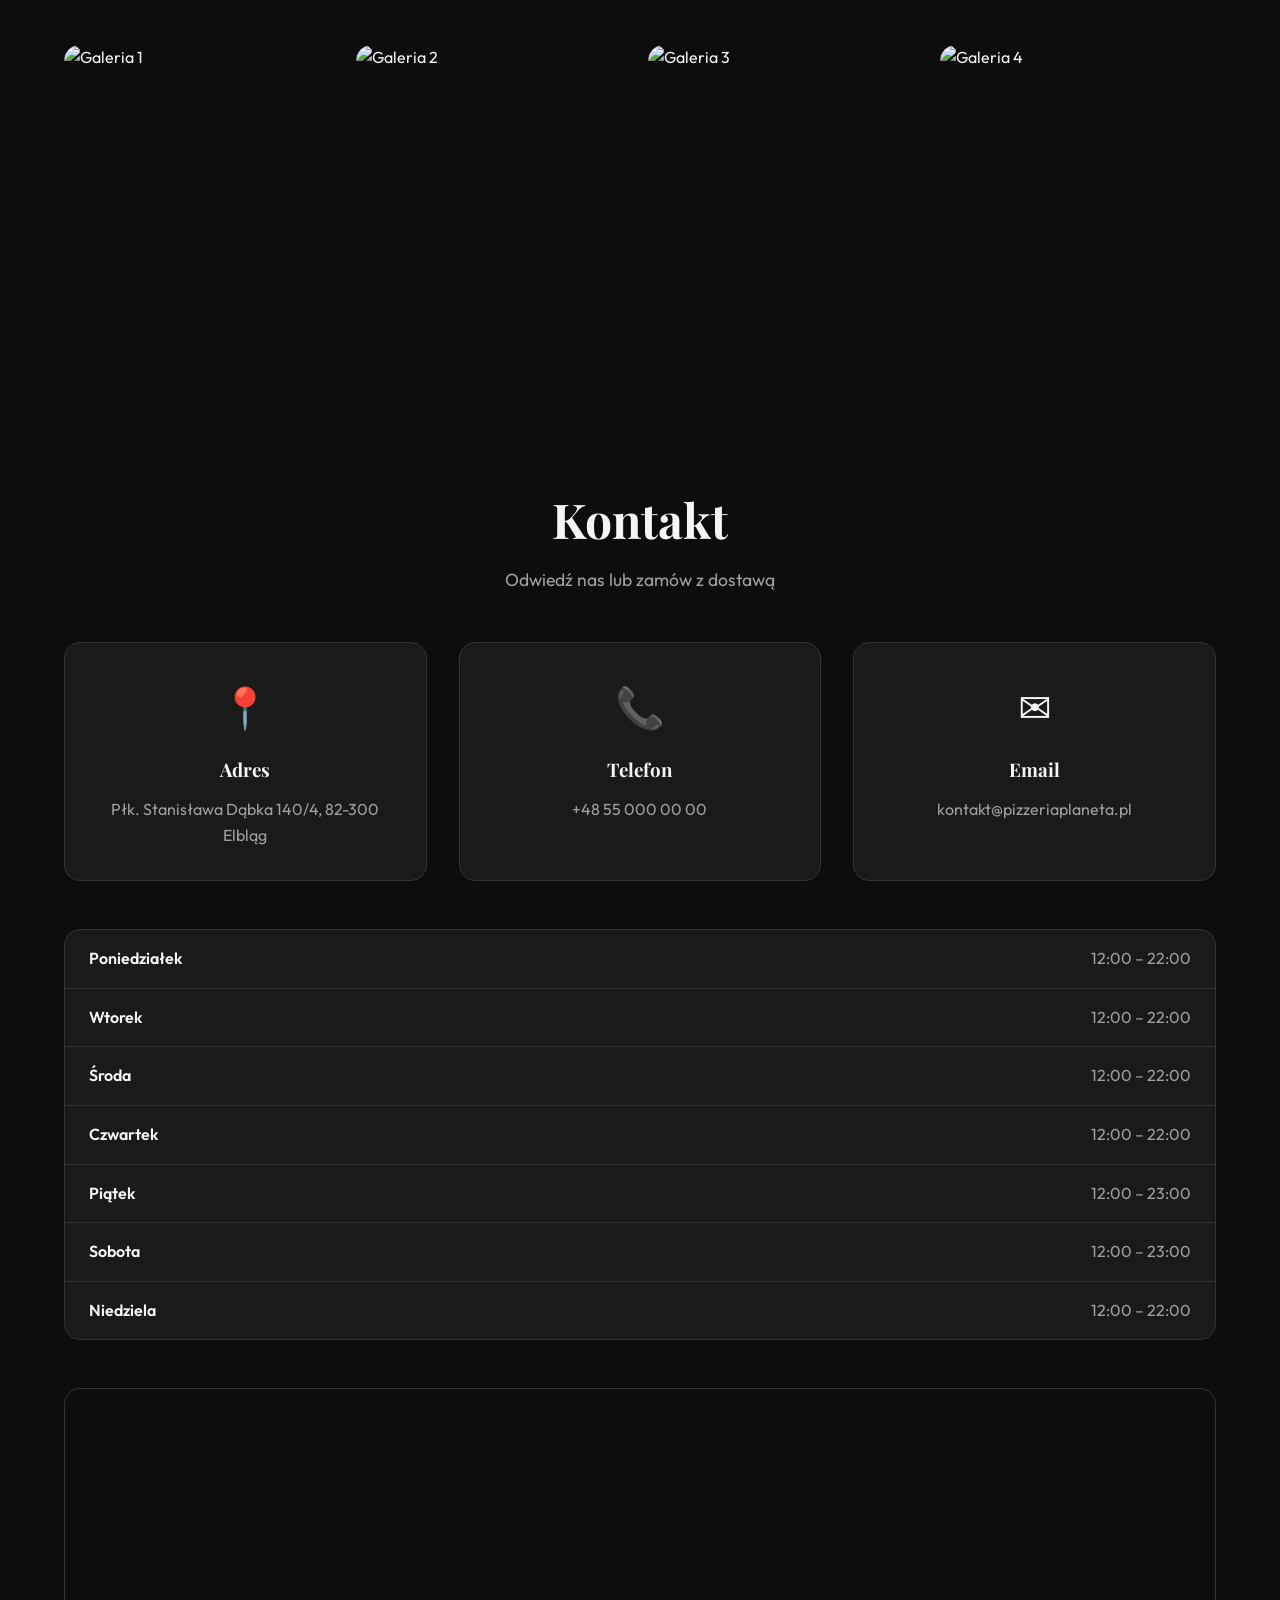
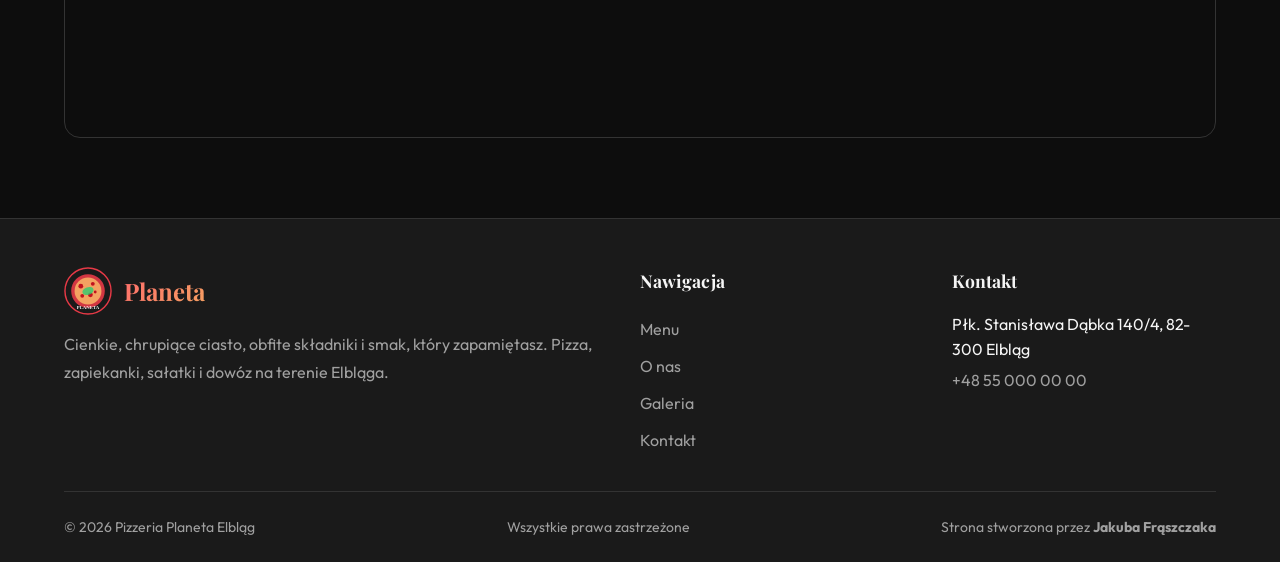
==== commit 9ae44730: "Popraw nazwę autora: Frąszczak" ====
--- a/docs/index.html
+++ b/docs/index.html
@@ -223,7 +223,7 @@
       <div class="footer__bottom">
         <span>&copy; 2026 Pizzeria Planeta Elbląg</span>
         <span>Wszystkie prawa zastrzeżone</span>
-        <span>Strona stworzona przez <strong>Jakuba Frąszczyaka</strong></span>
+        <span>Strona stworzona przez <strong>Jakuba Frąszczaka</strong></span>
       </div>
     </div>
   </footer>
